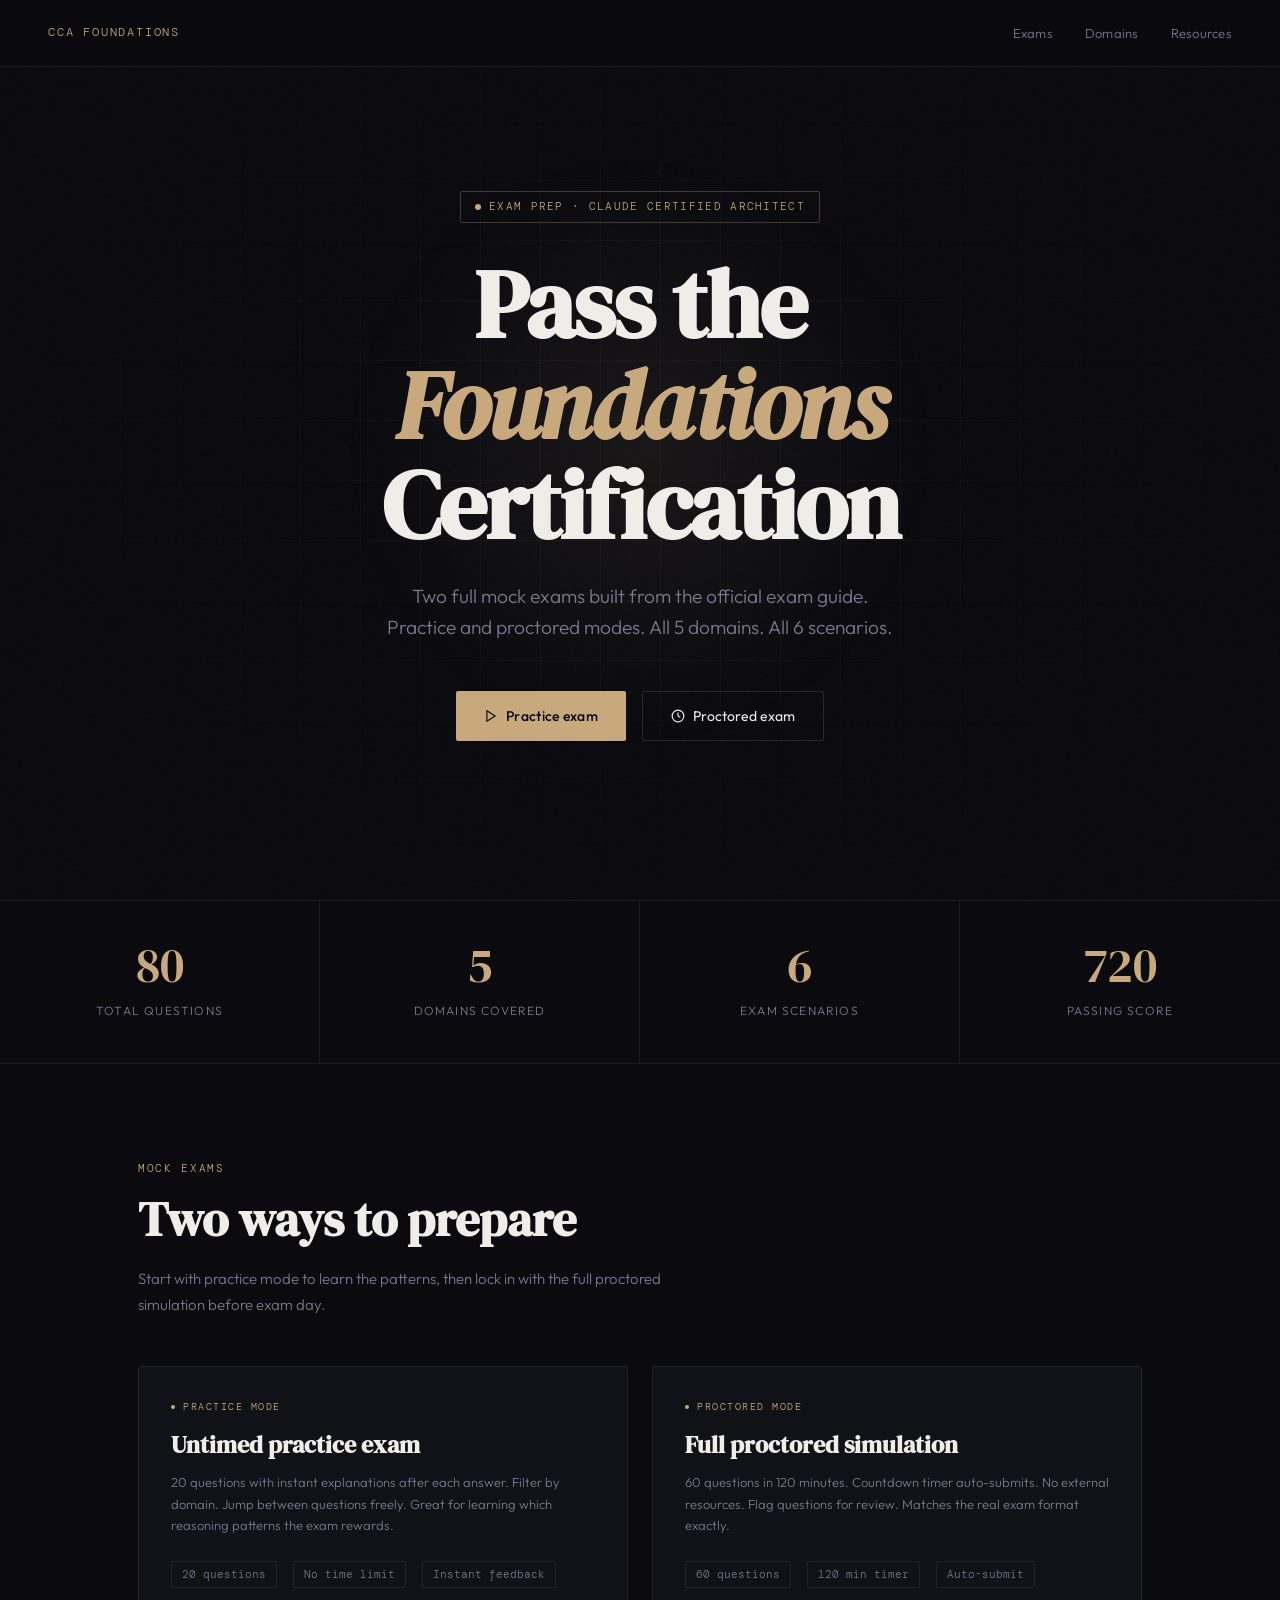
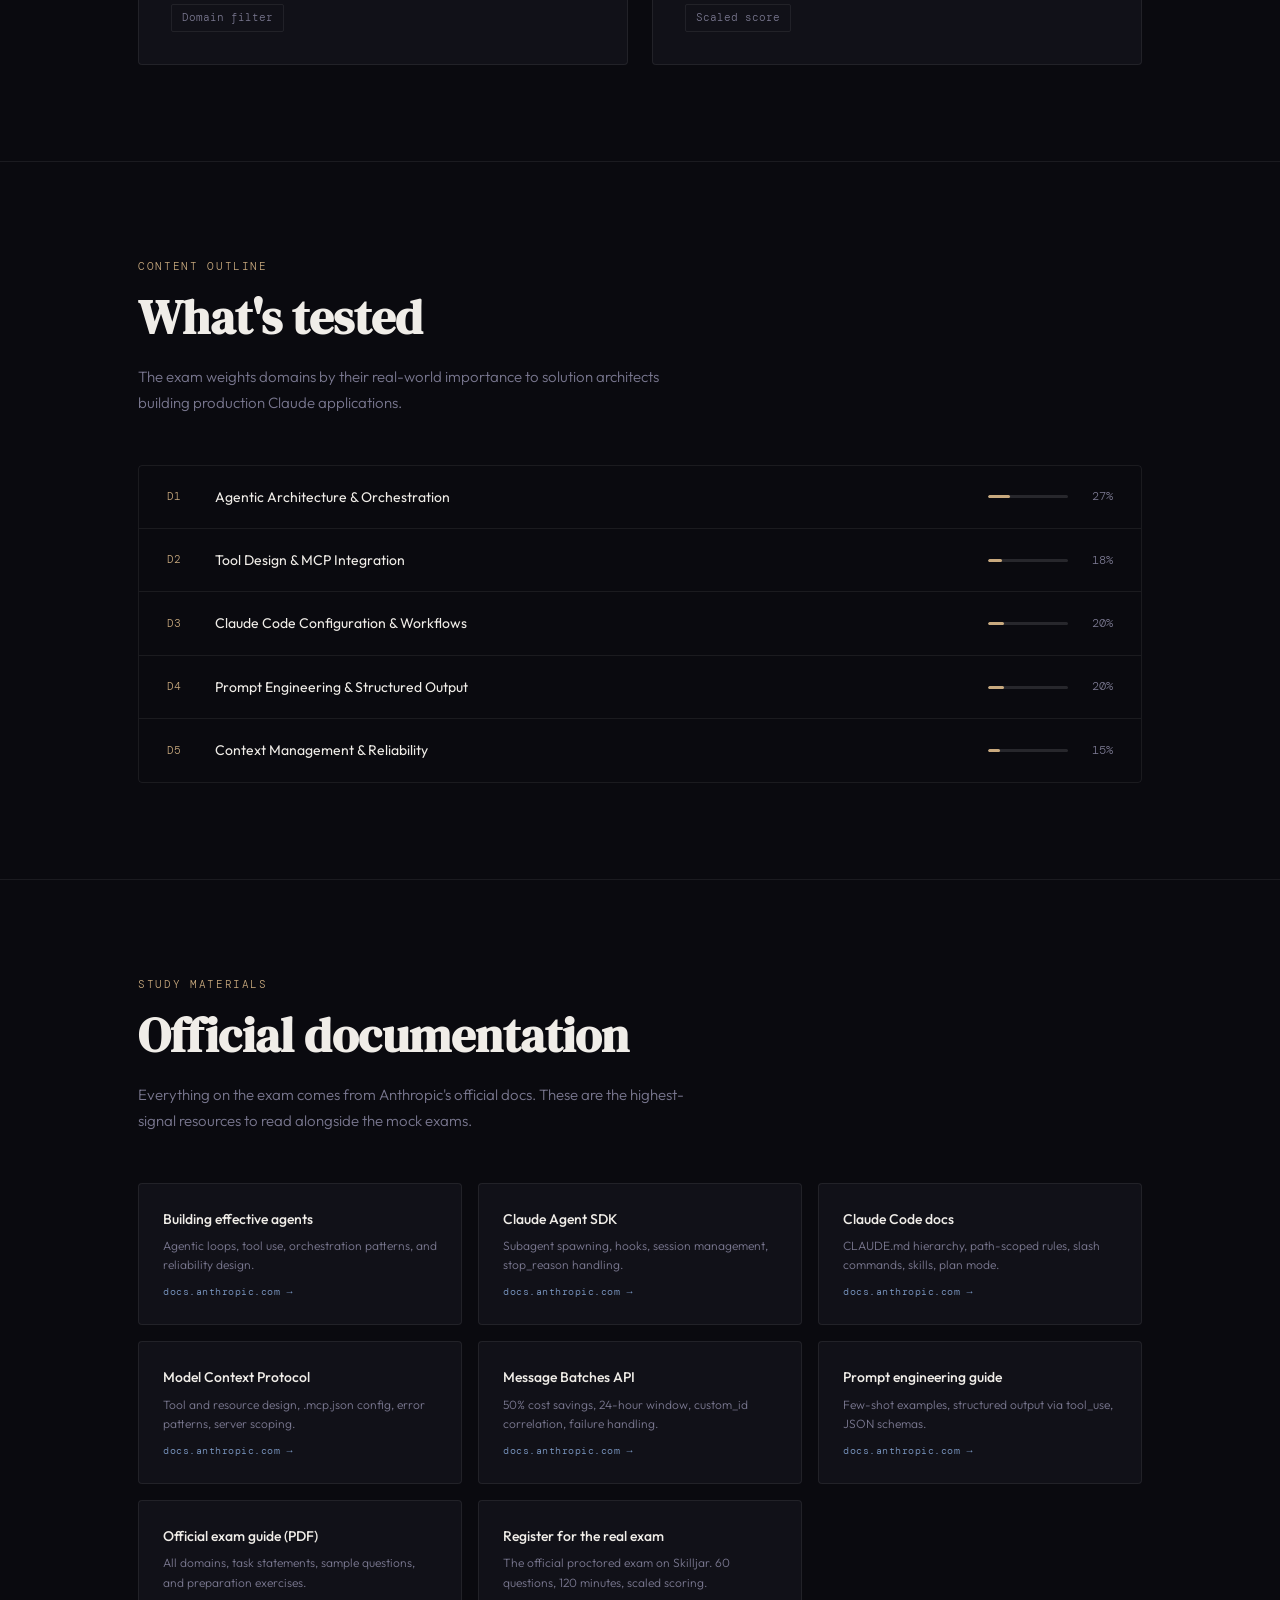
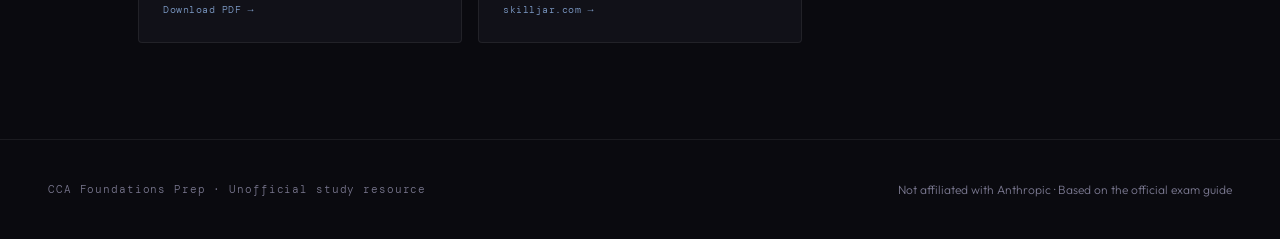
==== index.html @ 958af28a "Add files via upload" ====
<!DOCTYPE html>
<html lang="en">
<head>
<meta charset="UTF-8">
<meta name="viewport" content="width=device-width, initial-scale=1.0">
<title>Claude Certified Architect — Exam Prep</title>
<link rel="preconnect" href="https://fonts.googleapis.com">
<link rel="preconnect" href="https://fonts.gstatic.com" crossorigin>
<link href="https://fonts.googleapis.com/css2?family=DM+Serif+Display:ital@0;1&family=DM+Mono:wght@400;500&family=Outfit:wght@300;400;500;600&display=swap" rel="stylesheet">
<style>
:root {
  --bg: #0a0a0f;
  --surface: #111118;
  --surface2: #1a1a24;
  --border: rgba(255,255,255,0.07);
  --border2: rgba(255,255,255,0.12);
  --text: #f0ede8;
  --muted: #7a7890;
  --accent: #c8a97e;
  --accent2: #7e9cc8;
  --green: #6dbf8f;
  --red: #bf6d6d;
  --glow: rgba(200,169,126,0.15);
}

*, *::before, *::after { box-sizing: border-box; margin: 0; padding: 0; }

html { scroll-behavior: smooth; }

body {
  background: var(--bg);
  color: var(--text);
  font-family: 'Outfit', sans-serif;
  font-weight: 300;
  line-height: 1.6;
  min-height: 100vh;
  overflow-x: hidden;
}

/* ---- NOISE OVERLAY ---- */
body::before {
  content: '';
  position: fixed;
  inset: 0;
  background-image: url("data:image/svg+xml,%3Csvg viewBox='0 0 256 256' xmlns='http://www.w3.org/2000/svg'%3E%3Cfilter id='noise'%3E%3CfeTurbulence type='fractalNoise' baseFrequency='0.9' numOctaves='4' stitchTiles='stitch'/%3E%3C/filter%3E%3Crect width='100%25' height='100%25' filter='url(%23noise)' opacity='0.04'/%3E%3C/svg%3E");
  pointer-events: none;
  z-index: 0;
  opacity: 0.4;
}

/* ---- NAV ---- */
nav {
  position: fixed;
  top: 0; left: 0; right: 0;
  z-index: 100;
  display: flex;
  align-items: center;
  justify-content: space-between;
  padding: 1.25rem 3rem;
  border-bottom: 1px solid var(--border);
  background: rgba(10,10,15,0.85);
  backdrop-filter: blur(16px);
}

.nav-logo {
  font-family: 'DM Mono', monospace;
  font-size: 12px;
  color: var(--accent);
  letter-spacing: 0.15em;
  text-transform: uppercase;
  text-decoration: none;
}

.nav-links {
  display: flex;
  gap: 2rem;
  list-style: none;
}

.nav-links a {
  font-size: 13px;
  color: var(--muted);
  text-decoration: none;
  letter-spacing: 0.02em;
  transition: color 0.2s;
}

.nav-links a:hover { color: var(--text); }

/* ---- HERO ---- */
.hero {
  position: relative;
  min-height: 100vh;
  display: flex;
  align-items: center;
  justify-content: center;
  padding: 8rem 2rem 6rem;
  text-align: center;
  overflow: hidden;
}

.hero-glow {
  position: absolute;
  width: 600px;
  height: 600px;
  border-radius: 50%;
  background: radial-gradient(circle, rgba(200,169,126,0.08) 0%, transparent 70%);
  top: 50%;
  left: 50%;
  transform: translate(-50%, -50%);
  pointer-events: none;
}

.hero-grid {
  position: absolute;
  inset: 0;
  background-image:
    linear-gradient(rgba(255,255,255,0.025) 1px, transparent 1px),
    linear-gradient(90deg, rgba(255,255,255,0.025) 1px, transparent 1px);
  background-size: 60px 60px;
  mask-image: radial-gradient(ellipse at center, black 30%, transparent 80%);
  pointer-events: none;
}

.badge {
  display: inline-flex;
  align-items: center;
  gap: 8px;
  font-family: 'DM Mono', monospace;
  font-size: 11px;
  letter-spacing: 0.12em;
  text-transform: uppercase;
  color: var(--accent);
  border: 1px solid rgba(200,169,126,0.3);
  padding: 6px 14px;
  border-radius: 2px;
  margin-bottom: 2rem;
  animation: fadeUp 0.6s ease both;
}

.badge::before {
  content: '';
  width: 6px;
  height: 6px;
  border-radius: 50%;
  background: var(--accent);
  animation: pulse 2s ease infinite;
}

@keyframes pulse {
  0%, 100% { opacity: 1; transform: scale(1); }
  50% { opacity: 0.5; transform: scale(0.8); }
}

.hero-title {
  font-family: 'DM Serif Display', serif;
  font-size: clamp(3rem, 8vw, 6rem);
  line-height: 1.05;
  letter-spacing: -0.02em;
  margin-bottom: 1.5rem;
  animation: fadeUp 0.6s 0.1s ease both;
}

.hero-title em {
  font-style: italic;
  color: var(--accent);
}

.hero-sub {
  font-size: clamp(1rem, 2vw, 1.2rem);
  color: var(--muted);
  max-width: 520px;
  margin: 0 auto 3rem;
  font-weight: 300;
  animation: fadeUp 0.6s 0.2s ease both;
}

.hero-actions {
  display: flex;
  gap: 1rem;
  justify-content: center;
  flex-wrap: wrap;
  animation: fadeUp 0.6s 0.3s ease both;
}

.btn-primary {
  display: inline-flex;
  align-items: center;
  gap: 8px;
  background: var(--accent);
  color: #0a0a0f;
  font-family: 'Outfit', sans-serif;
  font-size: 14px;
  font-weight: 500;
  padding: 14px 28px;
  border-radius: 2px;
  text-decoration: none;
  transition: opacity 0.2s, transform 0.2s;
  letter-spacing: 0.02em;
}

.btn-primary:hover { opacity: 0.88; transform: translateY(-1px); }

.btn-secondary {
  display: inline-flex;
  align-items: center;
  gap: 8px;
  background: transparent;
  color: var(--text);
  font-family: 'Outfit', sans-serif;
  font-size: 14px;
  font-weight: 400;
  padding: 13px 28px;
  border-radius: 2px;
  border: 1px solid var(--border2);
  text-decoration: none;
  transition: border-color 0.2s, background 0.2s;
}

.btn-secondary:hover { border-color: rgba(255,255,255,0.25); background: rgba(255,255,255,0.04); }

@keyframes fadeUp {
  from { opacity: 0; transform: translateY(20px); }
  to { opacity: 1; transform: translateY(0); }
}

/* ---- STATS ---- */
.stats {
  position: relative;
  display: grid;
  grid-template-columns: repeat(auto-fit, minmax(180px, 1fr));
  gap: 0;
  border-top: 1px solid var(--border);
  border-bottom: 1px solid var(--border);
  margin: 0;
  animation: fadeUp 0.6s 0.4s ease both;
}

.stat {
  padding: 2.5rem 2rem;
  text-align: center;
  border-right: 1px solid var(--border);
}

.stat:last-child { border-right: none; }

.stat-num {
  font-family: 'DM Serif Display', serif;
  font-size: 3rem;
  color: var(--accent);
  display: block;
  line-height: 1;
  margin-bottom: 8px;
}

.stat-label {
  font-size: 12px;
  color: var(--muted);
  text-transform: uppercase;
  letter-spacing: 0.1em;
}

/* ---- SECTION ---- */
section {
  position: relative;
  padding: 6rem 3rem;
  max-width: 1100px;
  margin: 0 auto;
}

.section-tag {
  font-family: 'DM Mono', monospace;
  font-size: 11px;
  letter-spacing: 0.15em;
  text-transform: uppercase;
  color: var(--accent);
  margin-bottom: 1rem;
  display: block;
}

.section-title {
  font-family: 'DM Serif Display', serif;
  font-size: clamp(2rem, 4vw, 3rem);
  line-height: 1.1;
  margin-bottom: 1.25rem;
}

.section-body {
  font-size: 15px;
  color: var(--muted);
  max-width: 560px;
  line-height: 1.75;
}

/* ---- EXAM CARDS ---- */
.exam-grid {
  display: grid;
  grid-template-columns: 1fr 1fr;
  gap: 1.5rem;
  margin-top: 3rem;
}

@media (max-width: 700px) {
  .exam-grid { grid-template-columns: 1fr; }
  nav { padding: 1rem 1.5rem; }
  section { padding: 4rem 1.5rem; }
  .stat { padding: 2rem 1rem; }
}

.exam-card {
  position: relative;
  background: var(--surface);
  border: 1px solid var(--border);
  border-radius: 4px;
  padding: 2rem;
  text-decoration: none;
  color: var(--text);
  display: block;
  transition: border-color 0.25s, transform 0.25s;
  overflow: hidden;
}

.exam-card::before {
  content: '';
  position: absolute;
  top: 0; left: 0; right: 0;
  height: 1px;
  background: linear-gradient(90deg, transparent, var(--accent), transparent);
  opacity: 0;
  transition: opacity 0.3s;
}

.exam-card:hover { border-color: var(--border2); transform: translateY(-3px); }
.exam-card:hover::before { opacity: 1; }

.exam-card-tag {
  font-family: 'DM Mono', monospace;
  font-size: 10px;
  letter-spacing: 0.15em;
  text-transform: uppercase;
  color: var(--accent);
  margin-bottom: 1rem;
  display: flex;
  align-items: center;
  gap: 8px;
}

.exam-card-tag::before {
  content: '';
  width: 4px;
  height: 4px;
  border-radius: 50%;
  background: var(--accent);
}

.exam-card h3 {
  font-family: 'DM Serif Display', serif;
  font-size: 1.5rem;
  margin-bottom: 0.75rem;
  line-height: 1.2;
}

.exam-card p {
  font-size: 13px;
  color: var(--muted);
  line-height: 1.65;
  margin-bottom: 1.5rem;
}

.exam-card-meta {
  display: flex;
  gap: 1rem;
  flex-wrap: wrap;
}

.meta-pill {
  font-family: 'DM Mono', monospace;
  font-size: 11px;
  color: var(--muted);
  border: 1px solid var(--border);
  padding: 4px 10px;
  border-radius: 2px;
}

.card-arrow {
  position: absolute;
  bottom: 2rem;
  right: 2rem;
  font-size: 1.25rem;
  color: var(--accent);
  opacity: 0;
  transform: translateX(-6px);
  transition: opacity 0.2s, transform 0.2s;
}

.exam-card:hover .card-arrow { opacity: 1; transform: translateX(0); }

/* ---- DOMAINS ---- */
.domain-list {
  margin-top: 3rem;
  display: flex;
  flex-direction: column;
  gap: 0;
  border: 1px solid var(--border);
  border-radius: 4px;
  overflow: hidden;
}

.domain-item {
  display: flex;
  align-items: center;
  gap: 1.5rem;
  padding: 1.25rem 1.75rem;
  border-bottom: 1px solid var(--border);
  transition: background 0.2s;
}

.domain-item:last-child { border-bottom: none; }
.domain-item:hover { background: var(--surface); }

.domain-num {
  font-family: 'DM Mono', monospace;
  font-size: 11px;
  color: var(--accent);
  min-width: 24px;
}

.domain-name {
  flex: 1;
  font-size: 14px;
  font-weight: 400;
}

.domain-pct {
  font-family: 'DM Mono', monospace;
  font-size: 12px;
  color: var(--muted);
}

.domain-bar-bg {
  width: 80px;
  height: 3px;
  background: var(--border2);
  border-radius: 2px;
  overflow: hidden;
}

.domain-bar {
  height: 100%;
  border-radius: 2px;
  background: var(--accent);
}

/* ---- RESOURCES ---- */
.resource-grid {
  display: grid;
  grid-template-columns: repeat(auto-fit, minmax(260px, 1fr));
  gap: 1rem;
  margin-top: 3rem;
}

.resource-card {
  background: var(--surface);
  border: 1px solid var(--border);
  border-radius: 4px;
  padding: 1.5rem;
  text-decoration: none;
  color: var(--text);
  display: block;
  transition: border-color 0.2s;
}

.resource-card:hover { border-color: var(--border2); }

.resource-card h4 {
  font-size: 14px;
  font-weight: 500;
  margin-bottom: 6px;
}

.resource-card p {
  font-size: 12px;
  color: var(--muted);
  line-height: 1.6;
}

.resource-card .rc-link {
  font-family: 'DM Mono', monospace;
  font-size: 10px;
  color: var(--accent2);
  margin-top: 10px;
  display: block;
  letter-spacing: 0.05em;
}

/* ---- FOOTER ---- */
footer {
  border-top: 1px solid var(--border);
  padding: 2.5rem 3rem;
  display: flex;
  align-items: center;
  justify-content: space-between;
  gap: 1rem;
  flex-wrap: wrap;
}

.footer-left {
  font-family: 'DM Mono', monospace;
  font-size: 11px;
  color: var(--muted);
  letter-spacing: 0.08em;
}

.footer-right {
  font-size: 12px;
  color: var(--muted);
}

/* ---- DIVIDER ---- */
.full-divider {
  border: none;
  border-top: 1px solid var(--border);
  margin: 0;
}
</style>
</head>
<body>

<nav>
  <a class="nav-logo" href="index.html">CCA Foundations</a>
  <ul class="nav-links">
    <li><a href="#exams">Exams</a></li>
    <li><a href="#domains">Domains</a></li>
    <li><a href="#resources">Resources</a></li>
  </ul>
</nav>

<!-- HERO -->
<div class="hero">
  <div class="hero-grid"></div>
  <div class="hero-glow"></div>
  <div style="position:relative;z-index:1">
    <div class="badge">Exam Prep · Claude Certified Architect</div>
    <h1 class="hero-title">Pass the<br><em>Foundations</em><br>Certification</h1>
    <p class="hero-sub">Two full mock exams built from the official exam guide. Practice and proctored modes. All 5 domains. All 6 scenarios.</p>
    <div class="hero-actions">
      <a href="practice.html" class="btn-primary">
        <svg width="14" height="14" viewBox="0 0 24 24" fill="none" stroke="currentColor" stroke-width="2"><polygon points="5 3 19 12 5 21 5 3"/></svg>
        Practice exam
      </a>
      <a href="proctored.html" class="btn-secondary">
        <svg width="14" height="14" viewBox="0 0 24 24" fill="none" stroke="currentColor" stroke-width="2"><circle cx="12" cy="12" r="10"/><polyline points="12 6 12 12 16 14"/></svg>
        Proctored exam
      </a>
    </div>
  </div>
</div>

<!-- STATS -->
<div class="stats">
  <div class="stat">
    <span class="stat-num">80</span>
    <span class="stat-label">Total questions</span>
  </div>
  <div class="stat">
    <span class="stat-num">5</span>
    <span class="stat-label">Domains covered</span>
  </div>
  <div class="stat">
    <span class="stat-num">6</span>
    <span class="stat-label">Exam scenarios</span>
  </div>
  <div class="stat">
    <span class="stat-num">720</span>
    <span class="stat-label">Passing score</span>
  </div>
</div>

<!-- EXAMS -->
<section id="exams">
  <span class="section-tag">Mock exams</span>
  <h2 class="section-title">Two ways to prepare</h2>
  <p class="section-body">Start with practice mode to learn the patterns, then lock in with the full proctored simulation before exam day.</p>

  <div class="exam-grid">
    <a href="practice.html" class="exam-card">
      <div class="exam-card-tag">Practice mode</div>
      <h3>Untimed practice exam</h3>
      <p>20 questions with instant explanations after each answer. Filter by domain. Jump between questions freely. Great for learning which reasoning patterns the exam rewards.</p>
      <div class="exam-card-meta">
        <span class="meta-pill">20 questions</span>
        <span class="meta-pill">No time limit</span>
        <span class="meta-pill">Instant feedback</span>
        <span class="meta-pill">Domain filter</span>
      </div>
      <div class="card-arrow">→</div>
    </a>

    <a href="proctored.html" class="exam-card">
      <div class="exam-card-tag">Proctored mode</div>
      <h3>Full proctored simulation</h3>
      <p>60 questions in 120 minutes. Countdown timer auto-submits. No external resources. Flag questions for review. Matches the real exam format exactly.</p>
      <div class="exam-card-meta">
        <span class="meta-pill">60 questions</span>
        <span class="meta-pill">120 min timer</span>
        <span class="meta-pill">Auto-submit</span>
        <span class="meta-pill">Scaled score</span>
      </div>
      <div class="card-arrow">→</div>
    </a>
  </div>
</section>

<hr class="full-divider">

<!-- DOMAINS -->
<section id="domains">
  <span class="section-tag">Content outline</span>
  <h2 class="section-title">What's tested</h2>
  <p class="section-body">The exam weights domains by their real-world importance to solution architects building production Claude applications.</p>

  <div class="domain-list">
    <div class="domain-item">
      <span class="domain-num">D1</span>
      <span class="domain-name">Agentic Architecture &amp; Orchestration</span>
      <div class="domain-bar-bg"><div class="domain-bar" style="width:27%"></div></div>
      <span class="domain-pct">27%</span>
    </div>
    <div class="domain-item">
      <span class="domain-num">D2</span>
      <span class="domain-name">Tool Design &amp; MCP Integration</span>
      <div class="domain-bar-bg"><div class="domain-bar" style="width:18%"></div></div>
      <span class="domain-pct">18%</span>
    </div>
    <div class="domain-item">
      <span class="domain-num">D3</span>
      <span class="domain-name">Claude Code Configuration &amp; Workflows</span>
      <div class="domain-bar-bg"><div class="domain-bar" style="width:20%"></div></div>
      <span class="domain-pct">20%</span>
    </div>
    <div class="domain-item">
      <span class="domain-num">D4</span>
      <span class="domain-name">Prompt Engineering &amp; Structured Output</span>
      <div class="domain-bar-bg"><div class="domain-bar" style="width:20%"></div></div>
      <span class="domain-pct">20%</span>
    </div>
    <div class="domain-item">
      <span class="domain-num">D5</span>
      <span class="domain-name">Context Management &amp; Reliability</span>
      <div class="domain-bar-bg"><div class="domain-bar" style="width:15%"></div></div>
      <span class="domain-pct">15%</span>
    </div>
  </div>
</section>

<hr class="full-divider">

<!-- RESOURCES -->
<section id="resources">
  <span class="section-tag">Study materials</span>
  <h2 class="section-title">Official documentation</h2>
  <p class="section-body">Everything on the exam comes from Anthropic's official docs. These are the highest-signal resources to read alongside the mock exams.</p>

  <div class="resource-grid">
    <a href="https://docs.anthropic.com/en/docs/agents-and-tools/build-effective-agents" target="_blank" class="resource-card">
      <h4>Building effective agents</h4>
      <p>Agentic loops, tool use, orchestration patterns, and reliability design.</p>
      <span class="rc-link">docs.anthropic.com →</span>
    </a>
    <a href="https://docs.anthropic.com/en/docs/agent-sdk" target="_blank" class="resource-card">
      <h4>Claude Agent SDK</h4>
      <p>Subagent spawning, hooks, session management, stop_reason handling.</p>
      <span class="rc-link">docs.anthropic.com →</span>
    </a>
    <a href="https://docs.anthropic.com/en/docs/claude-code/overview" target="_blank" class="resource-card">
      <h4>Claude Code docs</h4>
      <p>CLAUDE.md hierarchy, path-scoped rules, slash commands, skills, plan mode.</p>
      <span class="rc-link">docs.anthropic.com →</span>
    </a>
    <a href="https://docs.anthropic.com/en/docs/agents-and-tools/mcp" target="_blank" class="resource-card">
      <h4>Model Context Protocol</h4>
      <p>Tool and resource design, .mcp.json config, error patterns, server scoping.</p>
      <span class="rc-link">docs.anthropic.com →</span>
    </a>
    <a href="https://docs.anthropic.com/en/docs/build-with-claude/batch-processing" target="_blank" class="resource-card">
      <h4>Message Batches API</h4>
      <p>50% cost savings, 24-hour window, custom_id correlation, failure handling.</p>
      <span class="rc-link">docs.anthropic.com →</span>
    </a>
    <a href="https://docs.anthropic.com/en/docs/build-with-claude/prompt-engineering/overview" target="_blank" class="resource-card">
      <h4>Prompt engineering guide</h4>
      <p>Few-shot examples, structured output via tool_use, JSON schemas.</p>
      <span class="rc-link">docs.anthropic.com →</span>
    </a>
    <a href="https://everpath-course-content.s3-accelerate.amazonaws.com/instructor%2F8lsy243ftffjjy1cx9lm3o2bw%2Fpublic%2F1773274827%2FClaude+Certified+Architect+%E2%80%93+Foundations+Certification+Exam+Guide.pdf" target="_blank" class="resource-card">
      <h4>Official exam guide (PDF)</h4>
      <p>All domains, task statements, sample questions, and preparation exercises.</p>
      <span class="rc-link">Download PDF →</span>
    </a>
    <a href="https://anthropic.skilljar.com/claude-certified-architect-foundations-access-request" target="_blank" class="resource-card">
      <h4>Register for the real exam</h4>
      <p>The official proctored exam on Skilljar. 60 questions, 120 minutes, scaled scoring.</p>
      <span class="rc-link">skilljar.com →</span>
    </a>
  </div>
</section>

<footer>
  <span class="footer-left">CCA Foundations Prep · Unofficial study resource</span>
  <span class="footer-right">Not affiliated with Anthropic · Based on the official exam guide</span>
</footer>

</body>
</html>
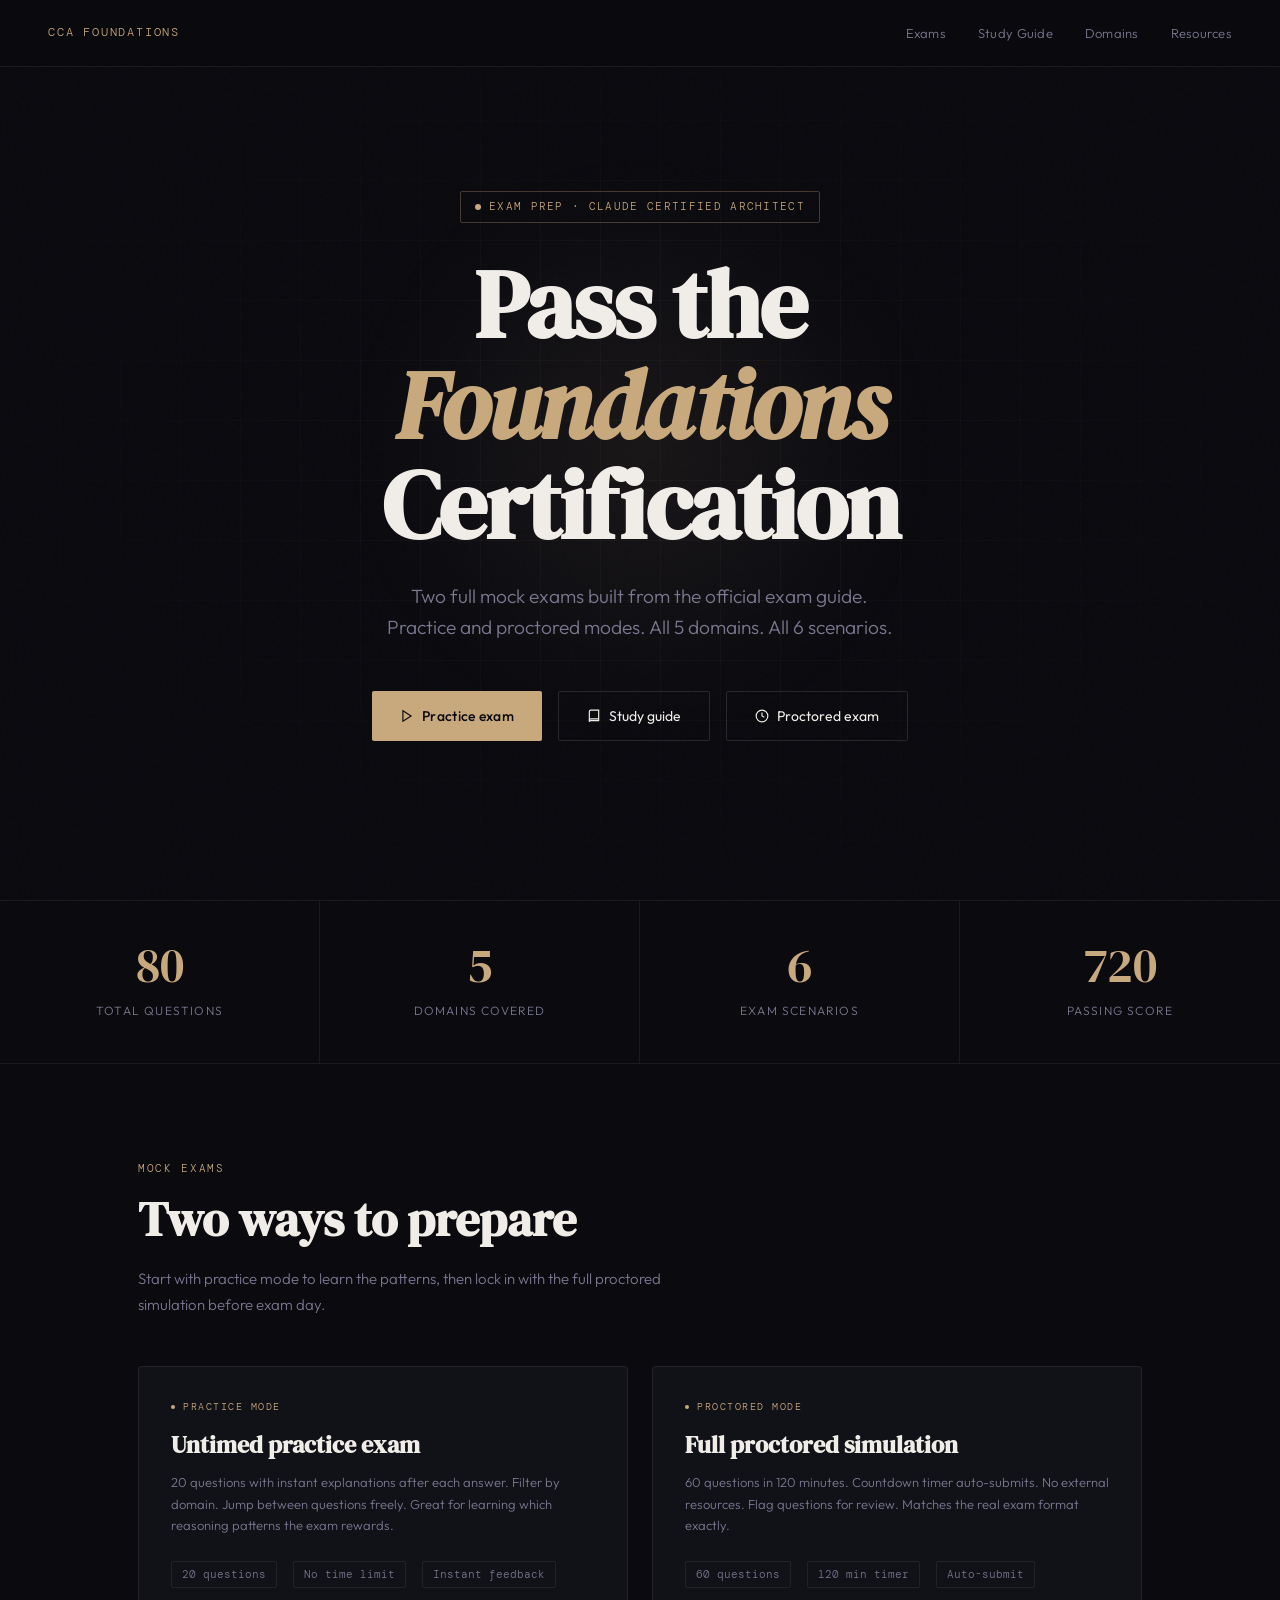
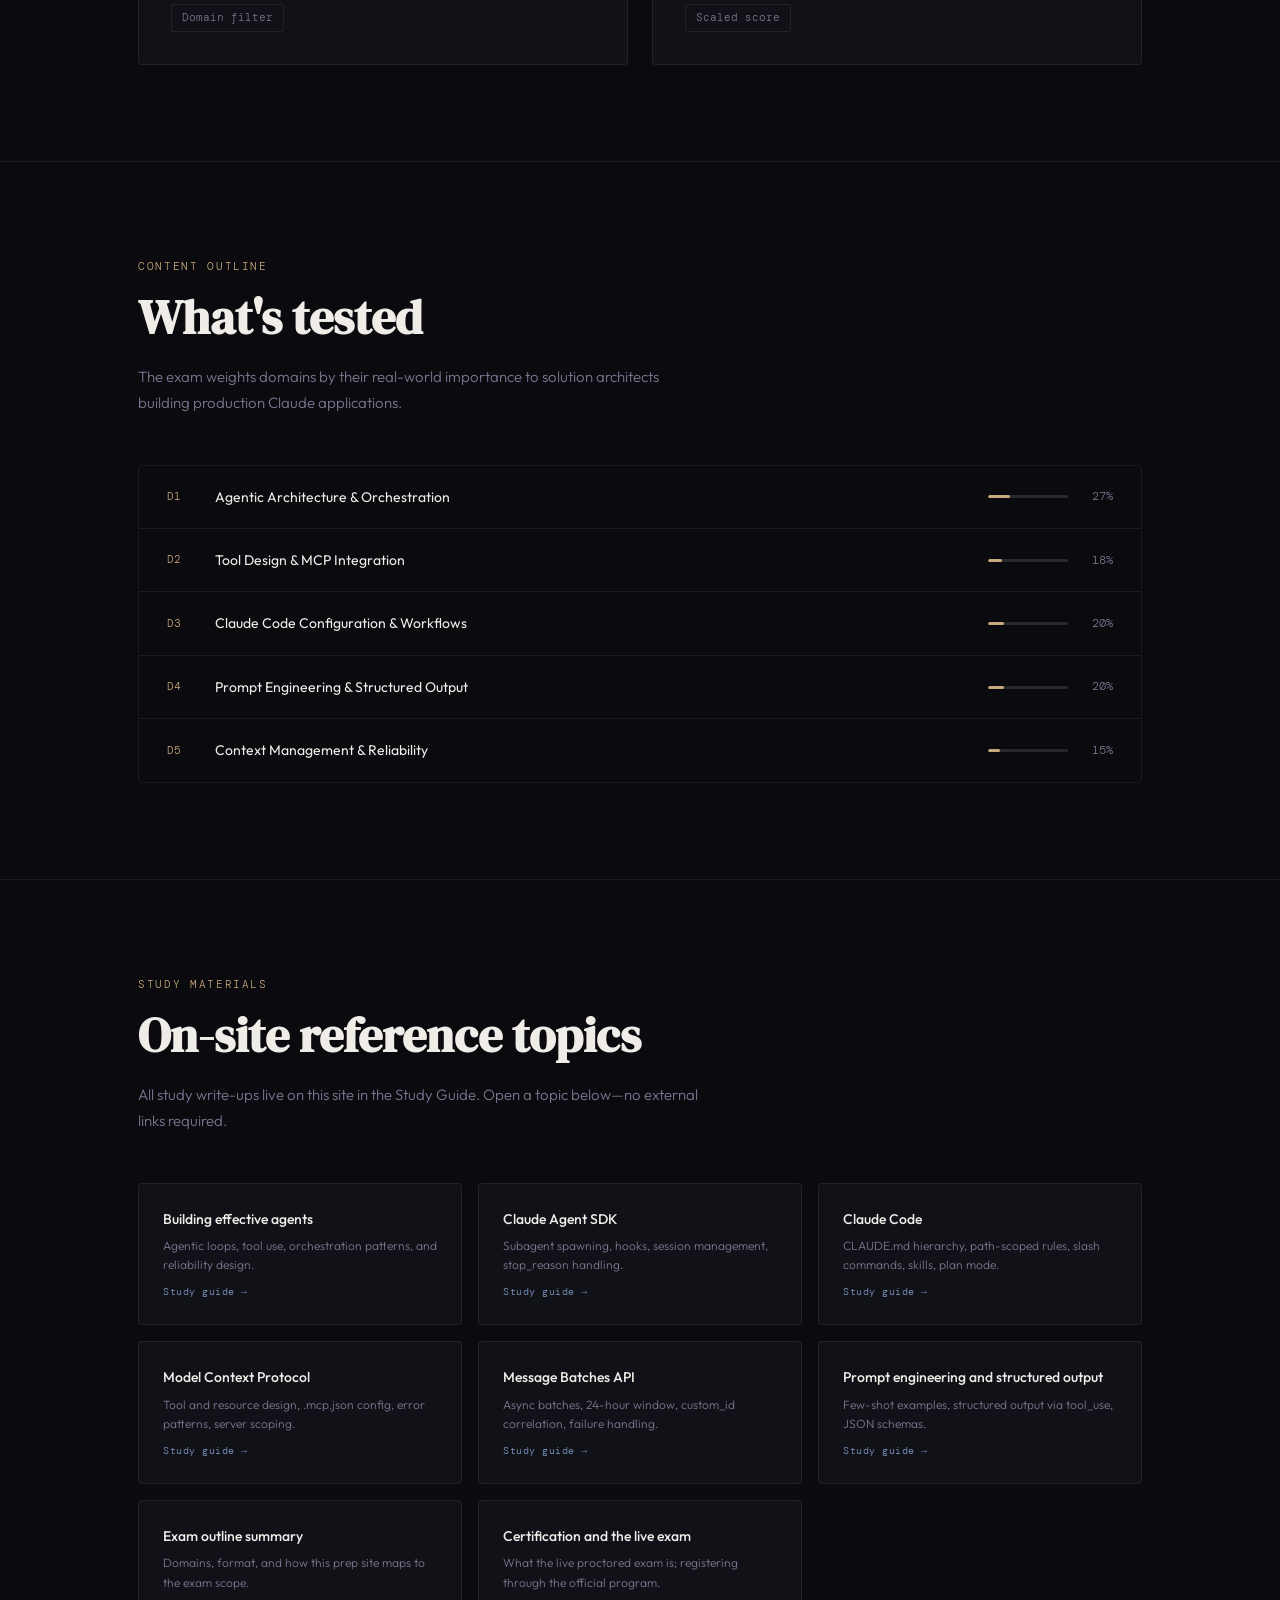
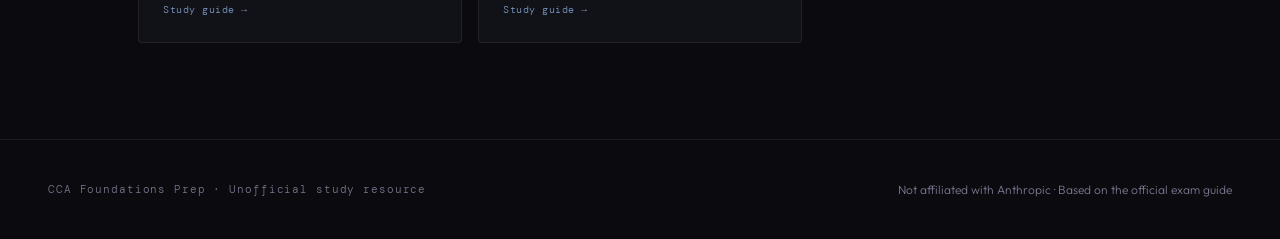
==== commit 2f501aa1: "add study guide" ====
--- a/index.html
+++ b/index.html
@@ -523,6 +523,13 @@
   margin: 0;
 }
 </style>
+<script type="text/javascript">
+    (function(c,l,a,r,i,t,y){
+        c[a]=c[a]||function(){(c[a].q=c[a].q||[]).push(arguments)};
+        t=l.createElement(r);t.async=1;t.src="https://www.clarity.ms/tag/"+i;
+        y=l.getElementsByTagName(r)[0];y.parentNode.insertBefore(t,y);
+    })(window, document, "clarity", "script", "w9178he6sz");
+</script>
 </head>
 <body>
 
@@ -530,6 +537,7 @@
   <a class="nav-logo" href="index.html">CCA Foundations</a>
   <ul class="nav-links">
     <li><a href="#exams">Exams</a></li>
+    <li><a href="study-guide.html">Study Guide</a></li>
     <li><a href="#domains">Domains</a></li>
     <li><a href="#resources">Resources</a></li>
   </ul>
@@ -547,6 +555,10 @@
       <a href="practice.html" class="btn-primary">
         <svg width="14" height="14" viewBox="0 0 24 24" fill="none" stroke="currentColor" stroke-width="2"><polygon points="5 3 19 12 5 21 5 3"/></svg>
         Practice exam
+      </a>
+      <a href="study-guide.html" class="btn-secondary">
+        <svg width="14" height="14" viewBox="0 0 24 24" fill="none" stroke="currentColor" stroke-width="2"><path d="M4 19.5A2.5 2.5 0 0 1 6.5 17H20"/><path d="M6.5 2H20v18H6.5A2.5 2.5 0 0 0 4 22V4.5A2.5 2.5 0 0 1 6.5 2z"/></svg>
+        Study guide
       </a>
       <a href="proctored.html" class="btn-secondary">
         <svg width="14" height="14" viewBox="0 0 24 24" fill="none" stroke="currentColor" stroke-width="2"><circle cx="12" cy="12" r="10"/><polyline points="12 6 12 12 16 14"/></svg>
@@ -658,49 +670,49 @@
 <!-- RESOURCES -->
 <section id="resources">
   <span class="section-tag">Study materials</span>
-  <h2 class="section-title">Official documentation</h2>
-  <p class="section-body">Everything on the exam comes from Anthropic's official docs. These are the highest-signal resources to read alongside the mock exams.</p>
+  <h2 class="section-title">On-site reference topics</h2>
+  <p class="section-body">All study write-ups live on this site in the Study Guide. Open a topic below—no external links required.</p>
 
   <div class="resource-grid">
-    <a href="https://docs.anthropic.com/en/docs/agents-and-tools/build-effective-agents" target="_blank" class="resource-card">
+    <a href="study-guide.html#agents" class="resource-card">
       <h4>Building effective agents</h4>
       <p>Agentic loops, tool use, orchestration patterns, and reliability design.</p>
-      <span class="rc-link">docs.anthropic.com →</span>
-    </a>
-    <a href="https://docs.anthropic.com/en/docs/agent-sdk" target="_blank" class="resource-card">
+      <span class="rc-link">Study guide →</span>
+    </a>
+    <a href="study-guide.html#agent-sdk" class="resource-card">
       <h4>Claude Agent SDK</h4>
       <p>Subagent spawning, hooks, session management, stop_reason handling.</p>
-      <span class="rc-link">docs.anthropic.com →</span>
-    </a>
-    <a href="https://docs.anthropic.com/en/docs/claude-code/overview" target="_blank" class="resource-card">
-      <h4>Claude Code docs</h4>
+      <span class="rc-link">Study guide →</span>
+    </a>
+    <a href="study-guide.html#claude-code" class="resource-card">
+      <h4>Claude Code</h4>
       <p>CLAUDE.md hierarchy, path-scoped rules, slash commands, skills, plan mode.</p>
-      <span class="rc-link">docs.anthropic.com →</span>
-    </a>
-    <a href="https://docs.anthropic.com/en/docs/agents-and-tools/mcp" target="_blank" class="resource-card">
+      <span class="rc-link">Study guide →</span>
+    </a>
+    <a href="study-guide.html#mcp" class="resource-card">
       <h4>Model Context Protocol</h4>
       <p>Tool and resource design, .mcp.json config, error patterns, server scoping.</p>
-      <span class="rc-link">docs.anthropic.com →</span>
-    </a>
-    <a href="https://docs.anthropic.com/en/docs/build-with-claude/batch-processing" target="_blank" class="resource-card">
+      <span class="rc-link">Study guide →</span>
+    </a>
+    <a href="study-guide.html#batches" class="resource-card">
       <h4>Message Batches API</h4>
-      <p>50% cost savings, 24-hour window, custom_id correlation, failure handling.</p>
-      <span class="rc-link">docs.anthropic.com →</span>
-    </a>
-    <a href="https://docs.anthropic.com/en/docs/build-with-claude/prompt-engineering/overview" target="_blank" class="resource-card">
-      <h4>Prompt engineering guide</h4>
+      <p>Async batches, 24-hour window, custom_id correlation, failure handling.</p>
+      <span class="rc-link">Study guide →</span>
+    </a>
+    <a href="study-guide.html#prompt-engineering" class="resource-card">
+      <h4>Prompt engineering and structured output</h4>
       <p>Few-shot examples, structured output via tool_use, JSON schemas.</p>
-      <span class="rc-link">docs.anthropic.com →</span>
-    </a>
-    <a href="https://everpath-course-content.s3-accelerate.amazonaws.com/instructor%2F8lsy243ftffjjy1cx9lm3o2bw%2Fpublic%2F1773274827%2FClaude+Certified+Architect+%E2%80%93+Foundations+Certification+Exam+Guide.pdf" target="_blank" class="resource-card">
-      <h4>Official exam guide (PDF)</h4>
-      <p>All domains, task statements, sample questions, and preparation exercises.</p>
-      <span class="rc-link">Download PDF →</span>
-    </a>
-    <a href="https://anthropic.skilljar.com/claude-certified-architect-foundations-access-request" target="_blank" class="resource-card">
-      <h4>Register for the real exam</h4>
-      <p>The official proctored exam on Skilljar. 60 questions, 120 minutes, scaled scoring.</p>
-      <span class="rc-link">skilljar.com →</span>
+      <span class="rc-link">Study guide →</span>
+    </a>
+    <a href="study-guide.html#exam-outline" class="resource-card">
+      <h4>Exam outline summary</h4>
+      <p>Domains, format, and how this prep site maps to the exam scope.</p>
+      <span class="rc-link">Study guide →</span>
+    </a>
+    <a href="study-guide.html#certification" class="resource-card">
+      <h4>Certification and the live exam</h4>
+      <p>What the live proctored exam is; registering through the official program.</p>
+      <span class="rc-link">Study guide →</span>
     </a>
   </div>
 </section>
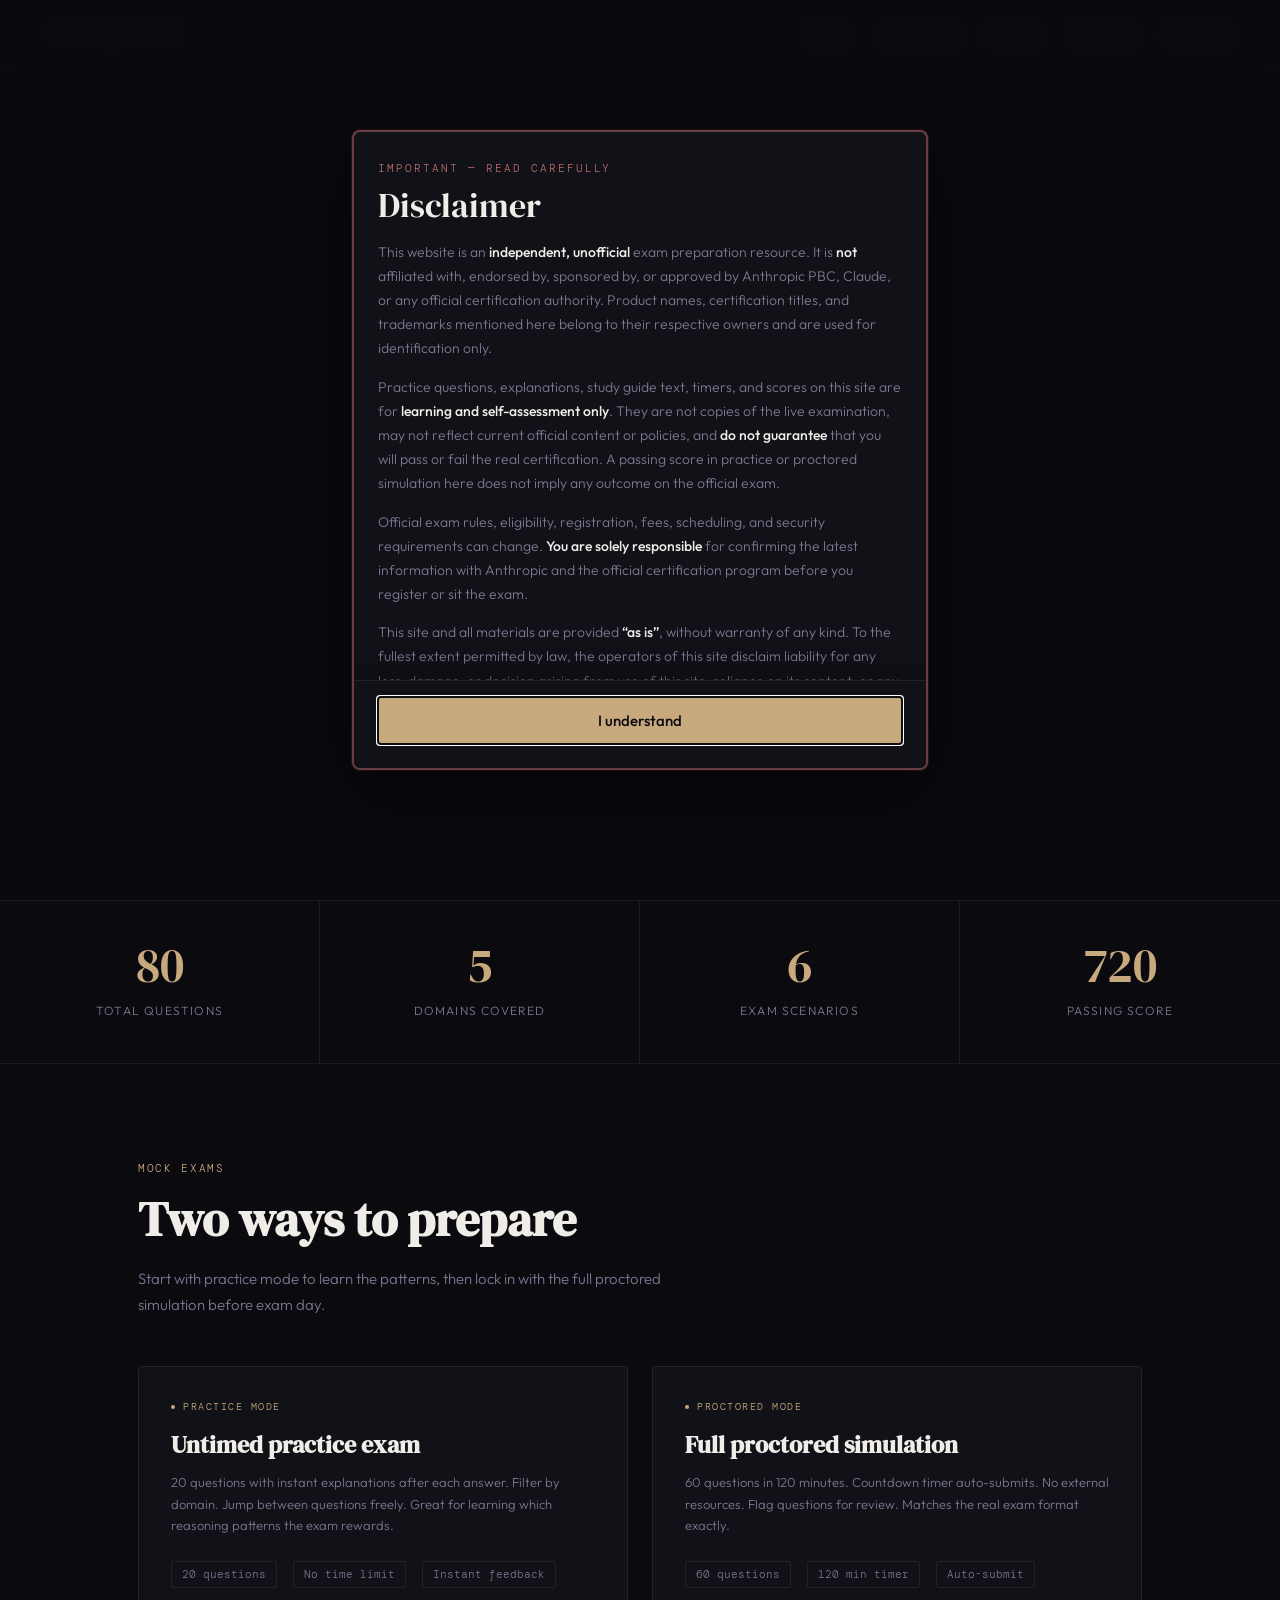
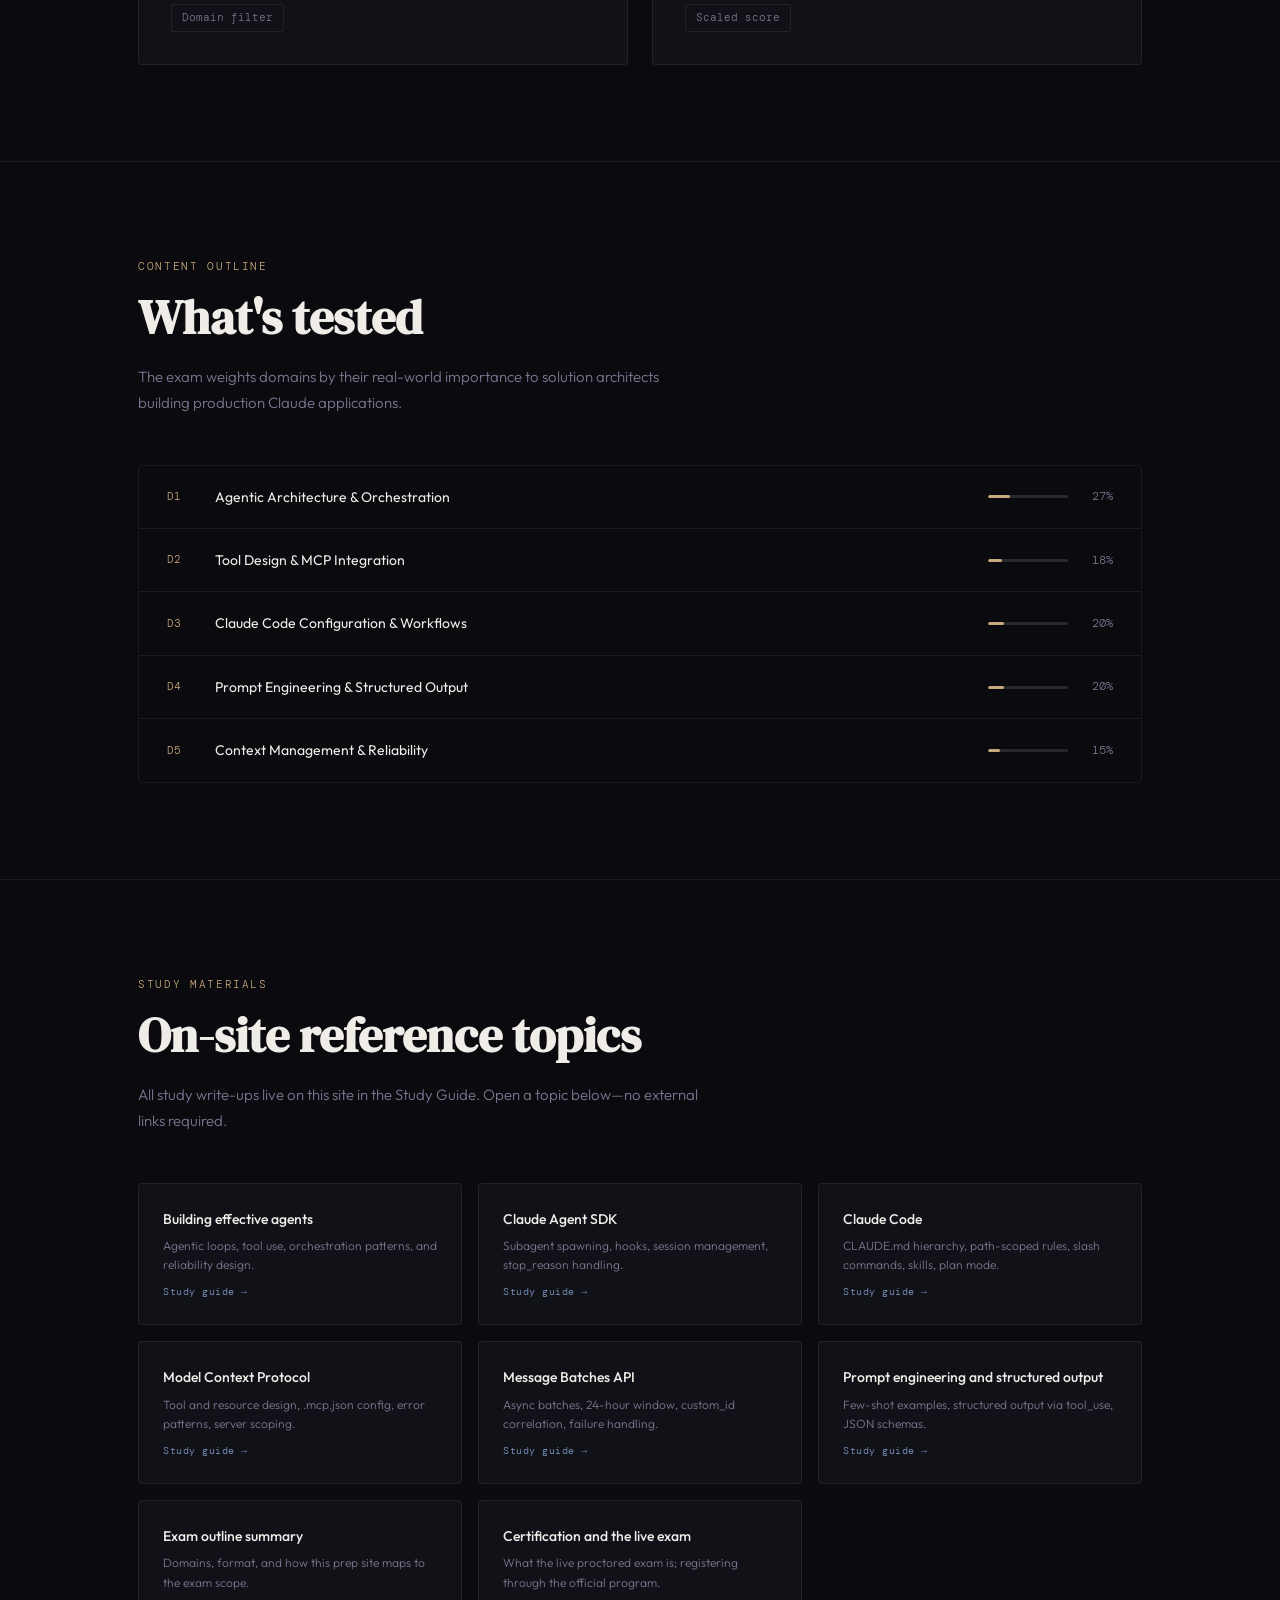
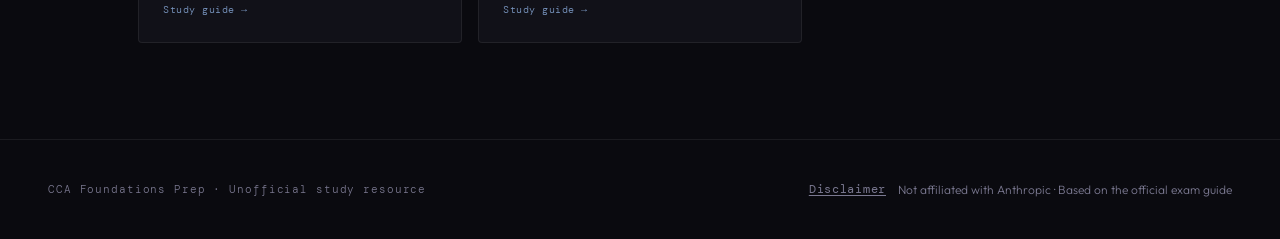
==== commit d82c9e75: "disclaimer" ====
--- a/index.html
+++ b/index.html
@@ -514,6 +514,15 @@
 .footer-right {
   font-size: 12px;
   color: var(--muted);
+  display: flex;
+  align-items: center;
+  flex-wrap: wrap;
+  gap: 0.5rem 0.75rem;
+  justify-content: flex-end;
+}
+
+.footer-right .footer-disclaimer-note {
+  color: var(--muted);
 }
 
 /* ---- DIVIDER ---- */
@@ -523,6 +532,7 @@
   margin: 0;
 }
 </style>
+<link rel="stylesheet" href="disclaimer-modal.css">
 <script type="text/javascript">
     (function(c,l,a,r,i,t,y){
         c[a]=c[a]||function(){(c[a].q=c[a].q||[]).push(arguments)};
@@ -530,6 +540,7 @@
         y=l.getElementsByTagName(r)[0];y.parentNode.insertBefore(t,y);
     })(window, document, "clarity", "script", "w9178he6sz");
 </script>
+<script src="disclaimer-modal.js" defer></script>
 </head>
 <body>
 
@@ -540,6 +551,7 @@
     <li><a href="study-guide.html">Study Guide</a></li>
     <li><a href="#domains">Domains</a></li>
     <li><a href="#resources">Resources</a></li>
+    <li><button type="button" class="js-open-disclaimer">Disclaimer</button></li>
   </ul>
 </nav>
 
@@ -719,7 +731,10 @@
 
 <footer>
   <span class="footer-left">CCA Foundations Prep · Unofficial study resource</span>
-  <span class="footer-right">Not affiliated with Anthropic · Based on the official exam guide</span>
+  <span class="footer-right">
+    <button type="button" class="js-open-disclaimer">Disclaimer</button>
+    <span class="footer-disclaimer-note">Not affiliated with Anthropic · Based on the official exam guide</span>
+  </span>
 </footer>
 
 </body>
--- a/disclaimer-modal.css
+++ b/disclaimer-modal.css
@@ -0,0 +1,160 @@
+/* Disclaimer modal — shared across pages */
+.disclaimer-modal-overlay {
+  position: fixed;
+  inset: 0;
+  z-index: 10000;
+  display: flex;
+  align-items: center;
+  justify-content: center;
+  padding: 1.25rem;
+  background: rgba(10, 10, 15, 0.82);
+  backdrop-filter: blur(10px);
+  opacity: 0;
+  visibility: hidden;
+  transition: opacity 0.25s ease, visibility 0.25s ease;
+}
+
+.disclaimer-modal-overlay.is-open {
+  opacity: 1;
+  visibility: visible;
+}
+
+.disclaimer-modal-panel {
+  width: 100%;
+  max-width: 36rem;
+  max-height: min(88vh, 40rem);
+  display: flex;
+  flex-direction: column;
+  overflow: hidden;
+  border: 2px solid rgba(191, 109, 109, 0.5);
+  border-radius: 8px;
+  background: var(--surface, #111118);
+  box-shadow: 0 24px 80px rgba(0, 0, 0, 0.55), 0 0 0 1px rgba(191, 109, 109, 0.15);
+  padding: 0;
+}
+
+/* Only the legal copy scrolls; button stays visible at the bottom */
+.disclaimer-modal-scroll {
+  flex: 1 1 auto;
+  min-height: 0;
+  overflow-y: auto;
+  padding: 1.75rem 1.5rem 1rem;
+  -webkit-overflow-scrolling: touch;
+}
+
+.disclaimer-modal-kicker {
+  font-family: 'DM Mono', monospace;
+  font-size: 11px;
+  letter-spacing: 0.18em;
+  text-transform: uppercase;
+  color: var(--red, #bf6d6d);
+  display: block;
+  margin-bottom: 0.5rem;
+}
+
+.disclaimer-modal-title {
+  font-family: 'DM Serif Display', serif;
+  font-size: clamp(1.5rem, 4vw, 2.15rem);
+  line-height: 1.12;
+  color: var(--text, #f0ede8);
+  margin-bottom: 1rem;
+  font-weight: 400;
+}
+
+.disclaimer-modal-body p {
+  font-size: 14px;
+  color: var(--muted, #7a7890);
+  line-height: 1.72;
+  margin-bottom: 0.9rem;
+  max-width: 65ch;
+}
+
+.disclaimer-modal-body p:last-of-type {
+  margin-bottom: 0;
+}
+
+.disclaimer-modal-body strong {
+  color: var(--text, #f0ede8);
+  font-weight: 500;
+}
+
+.disclaimer-modal-actions {
+  flex-shrink: 0;
+  margin-top: 0;
+  padding: 1rem 1.5rem 1.5rem;
+  border-top: 1px solid var(--border, rgba(255, 255, 255, 0.07));
+  background: var(--surface, #111118);
+  box-shadow: 0 -8px 24px rgba(0, 0, 0, 0.25);
+}
+
+.disclaimer-modal-btn {
+  width: 100%;
+  font-family: 'Outfit', sans-serif;
+  font-size: 15px;
+  font-weight: 500;
+  padding: 14px 20px;
+  border: none;
+  border-radius: 2px;
+  cursor: pointer;
+  background: var(--accent, #c8a97e);
+  color: #0a0a0f;
+  transition: opacity 0.2s;
+}
+
+.disclaimer-modal-btn:hover {
+  opacity: 0.9;
+}
+
+body.disclaimer-modal-open {
+  overflow: hidden;
+}
+
+/* Trigger link / button in nav or footer */
+.js-open-disclaimer {
+  font-family: 'DM Mono', monospace;
+  font-size: 11px;
+  letter-spacing: 0.06em;
+  color: var(--muted, #7a7890);
+  background: none;
+  border: none;
+  cursor: pointer;
+  text-decoration: underline;
+  text-underline-offset: 3px;
+  padding: 0;
+}
+
+.js-open-disclaimer:hover {
+  color: var(--text, #f0ede8);
+}
+
+.nav-disclaimer-wrap {
+  display: flex;
+  align-items: center;
+  gap: 0.75rem;
+}
+
+/* Home page nav: match .nav-links link style */
+.nav-links button.js-open-disclaimer {
+  font-family: 'Outfit', sans-serif;
+  font-size: 13px;
+  font-weight: 300;
+  color: var(--muted, #7a7890);
+  letter-spacing: 0.02em;
+  text-decoration: none;
+  background: none;
+  border: none;
+  cursor: pointer;
+  padding: 0;
+  transition: color 0.2s;
+}
+
+.nav-links button.js-open-disclaimer:hover {
+  color: var(--text, #f0ede8);
+}
+
+footer .js-open-disclaimer {
+  font-size: 12px;
+  color: var(--muted, #7a7890);
+  text-decoration: underline;
+  text-underline-offset: 2px;
+}
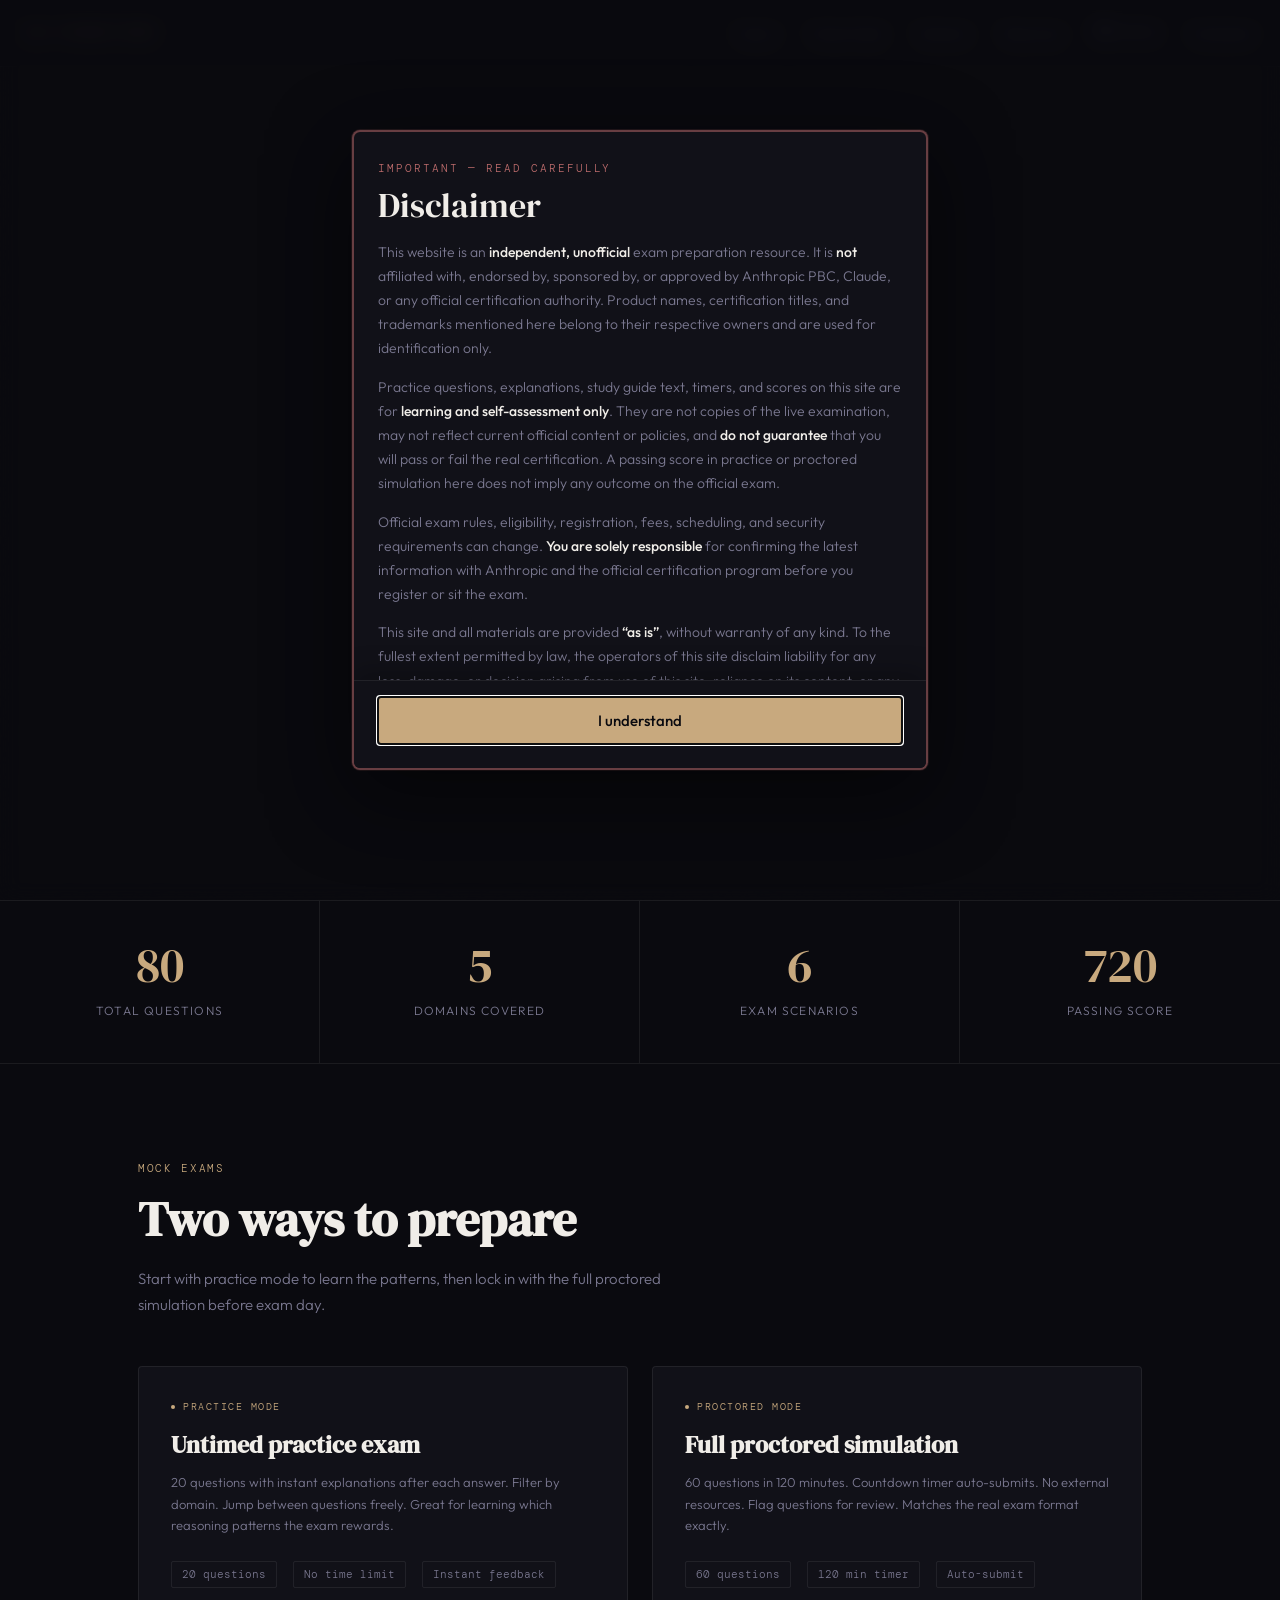
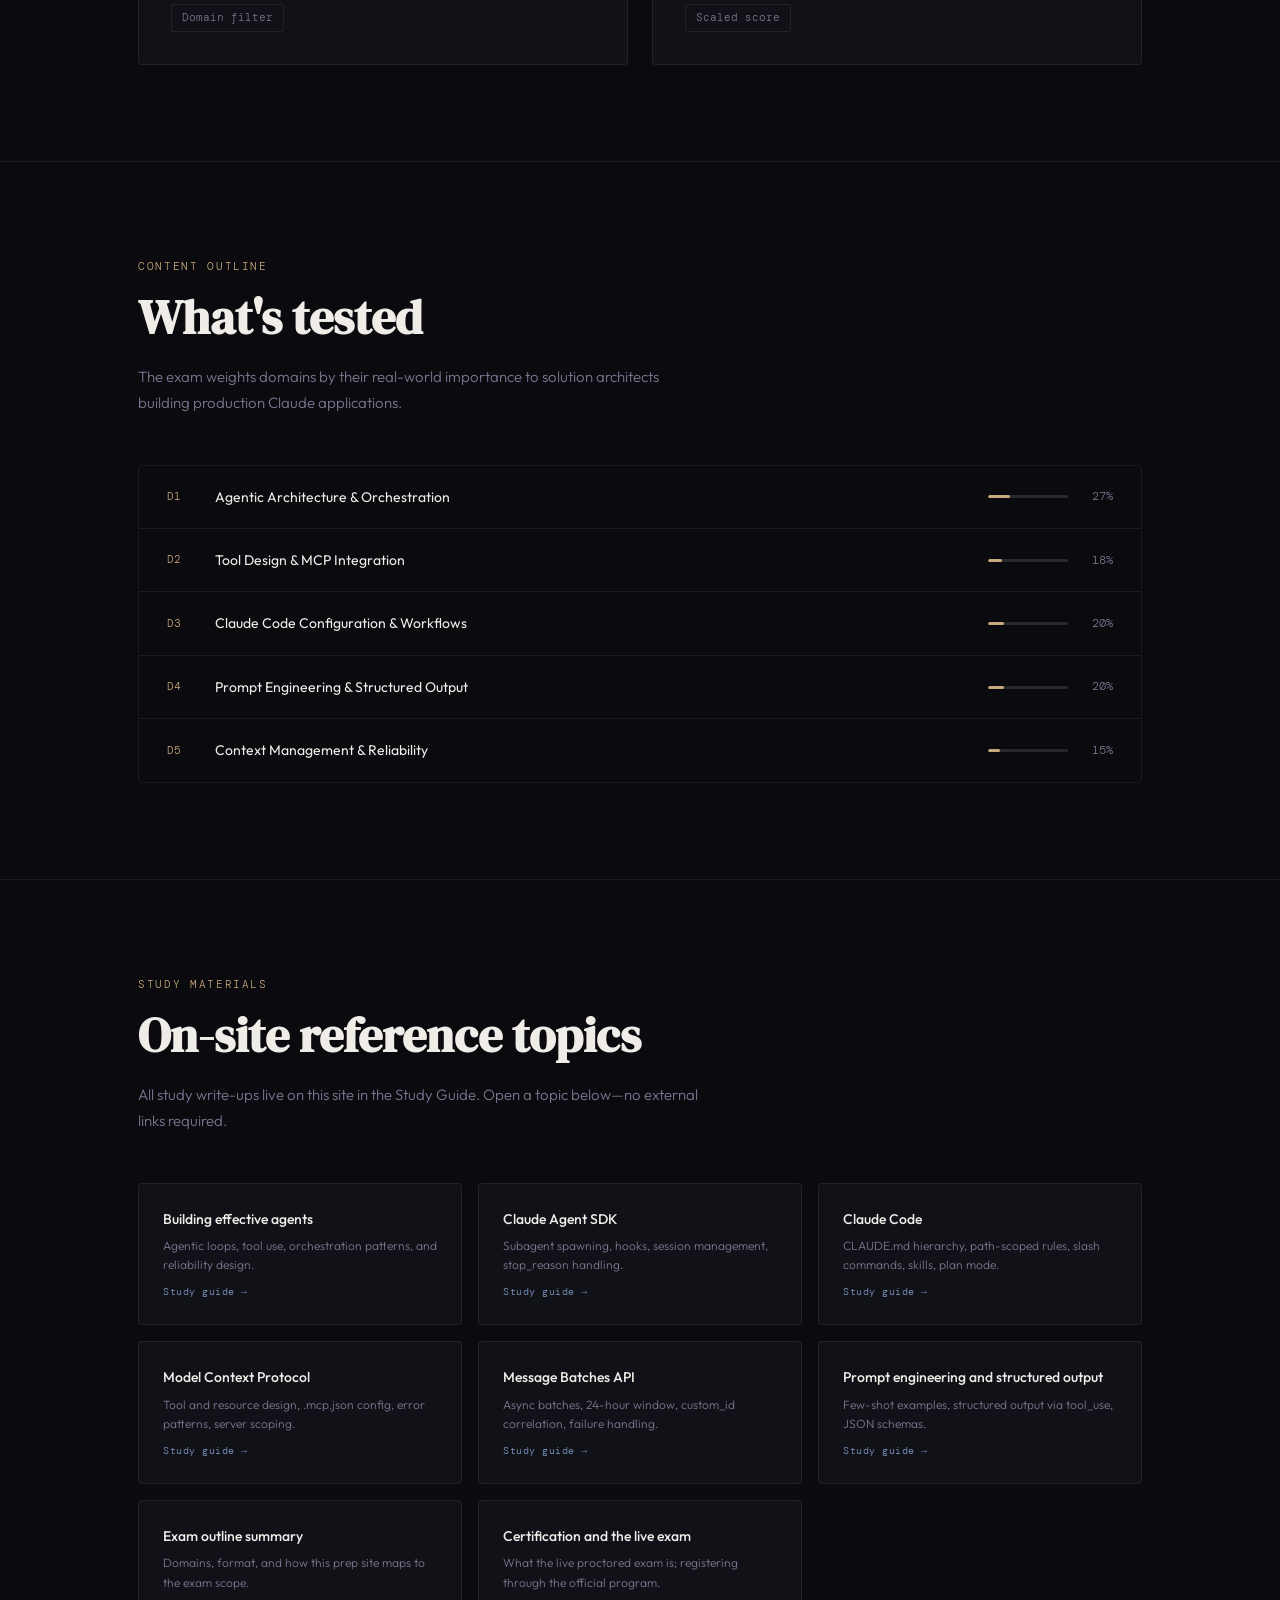
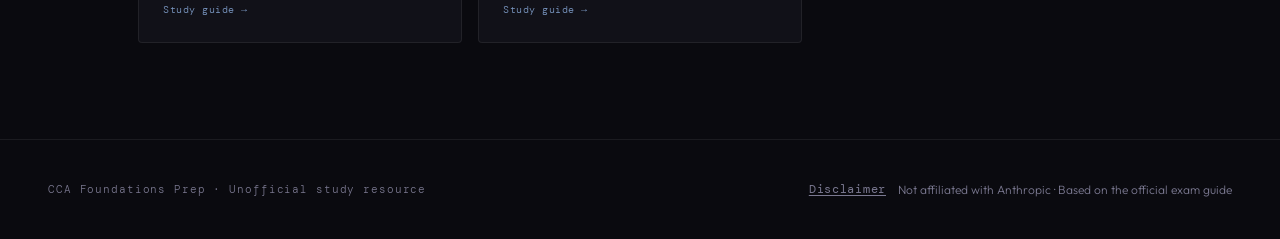
==== commit 54b6949f: "add GH" ====
--- a/index.html
+++ b/index.html
@@ -56,7 +56,8 @@
   display: flex;
   align-items: center;
   justify-content: space-between;
-  padding: 1.25rem 3rem;
+  padding: 1.25rem max(1.5rem, env(safe-area-inset-right)) 1.25rem max(1.5rem, env(safe-area-inset-left));
+  padding-top: max(1.25rem, env(safe-area-inset-top));
   border-bottom: 1px solid var(--border);
   background: rgba(10,10,15,0.85);
   backdrop-filter: blur(16px);
@@ -75,6 +76,10 @@
   display: flex;
   gap: 2rem;
   list-style: none;
+  align-items: center;
+  flex-wrap: wrap;
+  justify-content: flex-end;
+  row-gap: 0.5rem;
 }
 
 .nav-links a {
@@ -91,10 +96,12 @@
 .hero {
   position: relative;
   min-height: 100vh;
+  min-height: 100dvh;
   display: flex;
   align-items: center;
   justify-content: center;
-  padding: 8rem 2rem 6rem;
+  padding: 8rem max(1.25rem, env(safe-area-inset-right)) 6rem max(1.25rem, env(safe-area-inset-left));
+  padding-top: max(8rem, calc(4rem + env(safe-area-inset-top)));
   text-align: center;
   overflow: hidden;
 }
@@ -263,7 +270,7 @@
 /* ---- SECTION ---- */
 section {
   position: relative;
-  padding: 6rem 3rem;
+  padding: 6rem max(3rem, env(safe-area-inset-right)) 6rem max(3rem, env(safe-area-inset-left));
   max-width: 1100px;
   margin: 0 auto;
 }
@@ -300,11 +307,93 @@
   margin-top: 3rem;
 }
 
+@media (max-width: 900px) {
+  nav {
+    padding: 1rem 1.5rem;
+    gap: 0.75rem;
+    align-items: flex-start;
+  }
+  .nav-links {
+    gap: 1rem 1.25rem;
+    justify-content: flex-end;
+  }
+}
+
 @media (max-width: 700px) {
   .exam-grid { grid-template-columns: 1fr; }
-  nav { padding: 1rem 1.5rem; }
-  section { padding: 4rem 1.5rem; }
+  nav {
+    flex-direction: column;
+    align-items: stretch;
+  }
+  .nav-logo { align-self: flex-start; }
+  .nav-links {
+    width: 100%;
+    justify-content: flex-start;
+    gap: 0.65rem 1rem;
+  }
+  section { padding: 4rem 1.25rem; }
   .stat { padding: 2rem 1rem; }
+  .hero { padding: 7rem 1.25rem 4rem; }
+  .hero-actions {
+    flex-direction: column;
+    align-items: stretch;
+  }
+  .hero-actions .btn-primary,
+  .hero-actions .btn-secondary {
+    justify-content: center;
+  }
+  footer {
+    padding: 2rem 1.25rem;
+    flex-direction: column;
+    align-items: flex-start;
+  }
+  .footer-right {
+    justify-content: flex-start;
+  }
+}
+
+/* Stats: clean 2×2 borders on narrow screens */
+@media (max-width: 520px) {
+  .stats {
+    grid-template-columns: 1fr 1fr;
+  }
+  .stat {
+    border-right: 1px solid var(--border);
+    border-bottom: 1px solid var(--border);
+    padding: 1.5rem 0.75rem;
+  }
+  .stat:nth-child(2n) { border-right: none; }
+  .stat:nth-last-child(-n+2) { border-bottom: none; }
+  .stat-num { font-size: 2.25rem; }
+}
+
+/* Domain row: stack on small phones */
+@media (max-width: 560px) {
+  .domain-item {
+    flex-wrap: wrap;
+    align-items: flex-start;
+    padding: 1rem 1.1rem;
+    gap: 0.65rem 1rem;
+  }
+  .domain-name {
+    flex: 1 1 100%;
+    order: 0;
+  }
+  .domain-num { order: -1; }
+  .domain-bar-bg {
+    flex: 1;
+    min-width: 0;
+    width: auto;
+  }
+  .domain-pct { margin-left: auto; }
+}
+
+@media (max-width: 400px) {
+  .resource-grid {
+    grid-template-columns: 1fr;
+  }
+  .exam-card { padding: 1.5rem; }
+  .exam-card .card-arrow { bottom: 1.25rem; right: 1.25rem; }
 }
 
 .exam-card {
@@ -496,7 +585,8 @@
 /* ---- FOOTER ---- */
 footer {
   border-top: 1px solid var(--border);
-  padding: 2.5rem 3rem;
+  padding: 2.5rem max(3rem, env(safe-area-inset-right)) 2.5rem max(3rem, env(safe-area-inset-left));
+  padding-bottom: max(2.5rem, env(safe-area-inset-bottom));
   display: flex;
   align-items: center;
   justify-content: space-between;
@@ -551,6 +641,12 @@
     <li><a href="study-guide.html">Study Guide</a></li>
     <li><a href="#domains">Domains</a></li>
     <li><a href="#resources">Resources</a></li>
+    <li>
+      <a class="nav-github" href="https://github.com/hkyip/cca-exam-prep" target="_blank" rel="noopener noreferrer" aria-label="Star cca-exam-prep on GitHub">
+        <svg width="14" height="14" viewBox="0 0 24 24" aria-hidden="true"><path fill="currentColor" d="M12 0C5.374 0 0 5.373 0 12c0 5.302 3.438 9.8 8.207 11.387.599.111.793-.261.793-.577v-2.234c-3.338.726-4.033-1.416-4.033-1.416-.546-1.387-1.333-1.756-1.333-1.756-1.089-.745.083-.729.083-.729 1.205.084 1.839 1.237 1.839 1.237 1.07 1.834 2.807 1.304 3.492.997.107-.775.418-1.305.762-1.604-2.665-.305-5.467-1.334-5.467-5.931 0-1.311.469-2.381 1.236-3.221-.124-.303-.535-1.524.117-3.176 0 0 1.008-.322 3.301 1.23.957-.266 1.983-.399 3.003-.404 1.02.005 2.047.138 3.006.404 2.291-1.552 3.297-1.23 3.297-1.23.653 1.653.242 2.874.118 3.176.77.84 1.235 1.911 1.235 3.221 0 4.609-2.807 5.624-5.479 5.921.43.372.823 1.102.823 2.222v3.293c0 .319.192.694.801.576C20.566 21.797 24 17.3 24 12c0-6.627-5.373-12-12-12z"/></svg>
+        GitHub
+      </a>
+    </li>
     <li><button type="button" class="js-open-disclaimer">Disclaimer</button></li>
   </ul>
 </nav>
--- a/disclaimer-modal.css
+++ b/disclaimer-modal.css
@@ -133,6 +133,29 @@
   gap: 0.75rem;
 }
 
+/* GitHub repo link (star on GitHub) */
+a.nav-github {
+  display: inline-flex;
+  align-items: center;
+  gap: 6px;
+  font-family: 'Outfit', sans-serif;
+  font-size: 13px;
+  font-weight: 300;
+  color: var(--muted, #7a7890);
+  text-decoration: none;
+  letter-spacing: 0.02em;
+  transition: color 0.2s;
+}
+
+a.nav-github:hover {
+  color: var(--text, #f0ede8);
+}
+
+a.nav-github svg {
+  flex-shrink: 0;
+  opacity: 0.95;
+}
+
 /* Home page nav: match .nav-links link style */
 .nav-links button.js-open-disclaimer {
   font-family: 'Outfit', sans-serif;
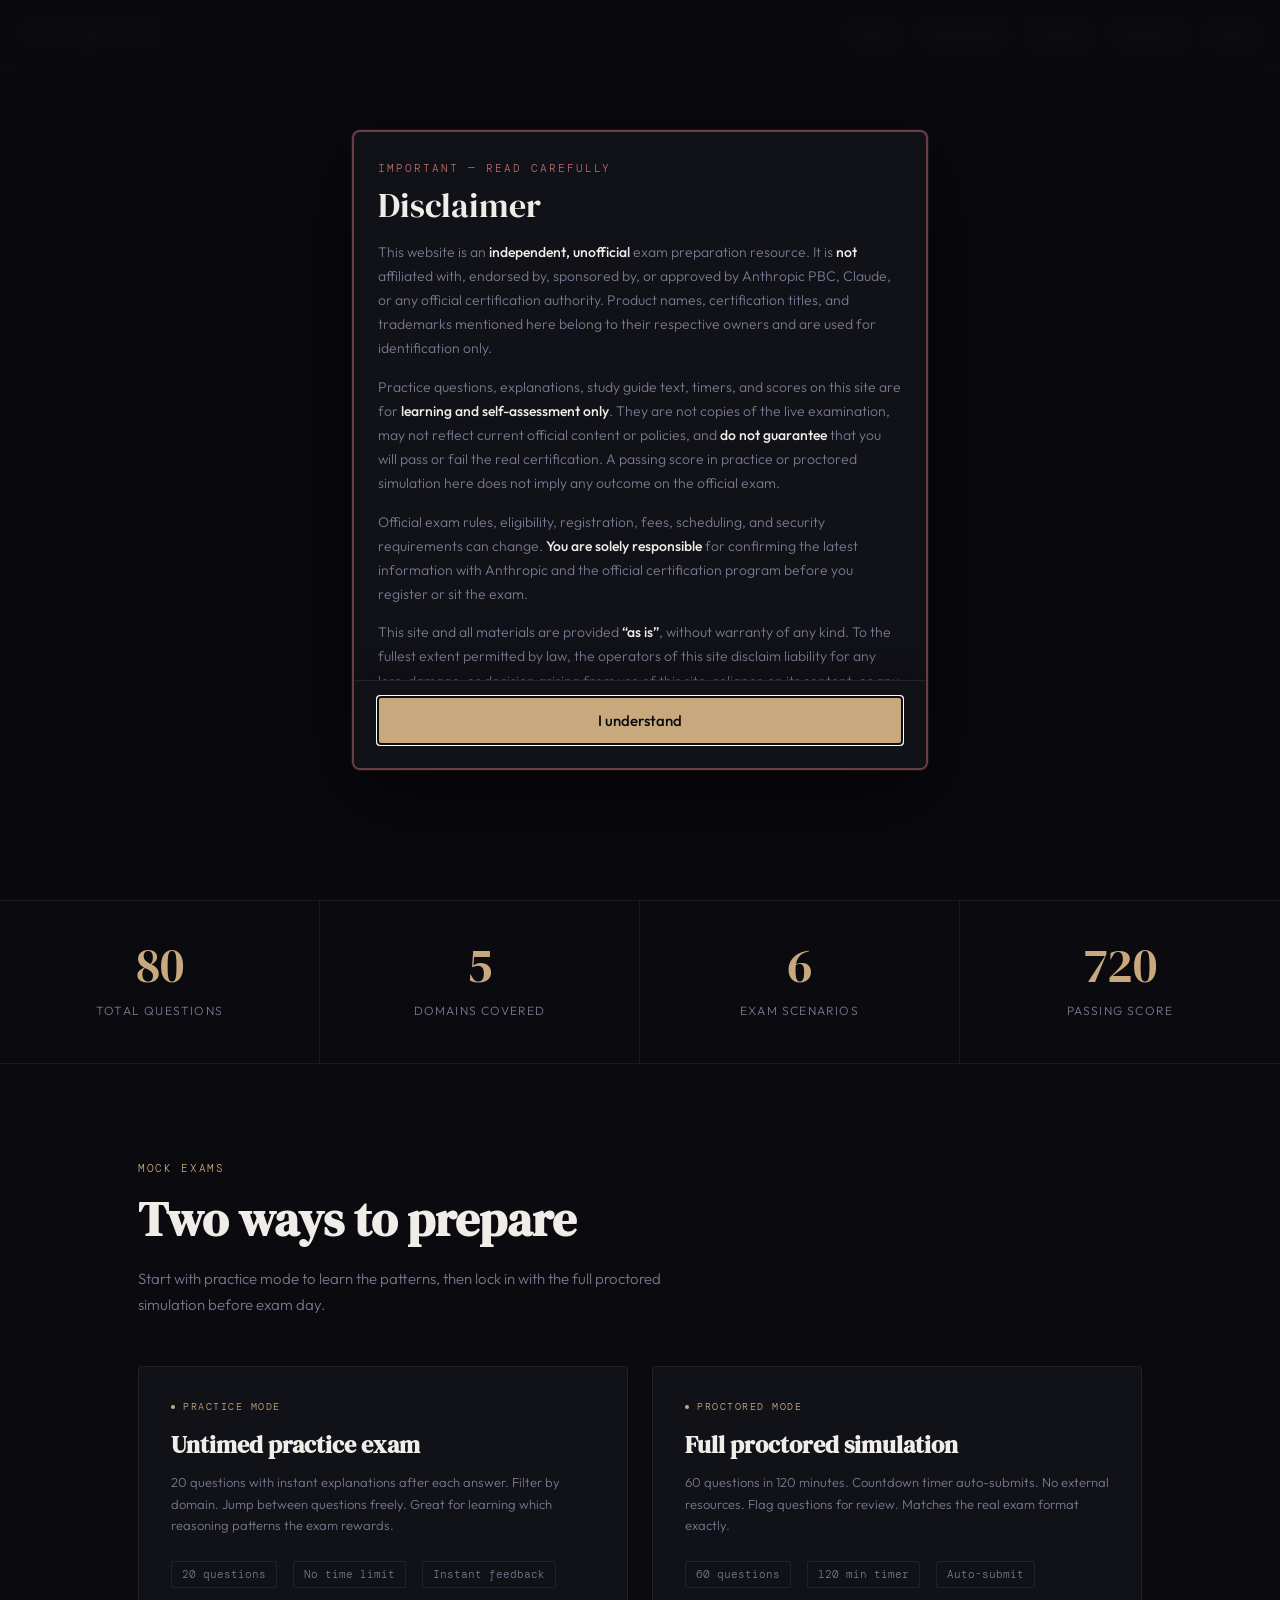
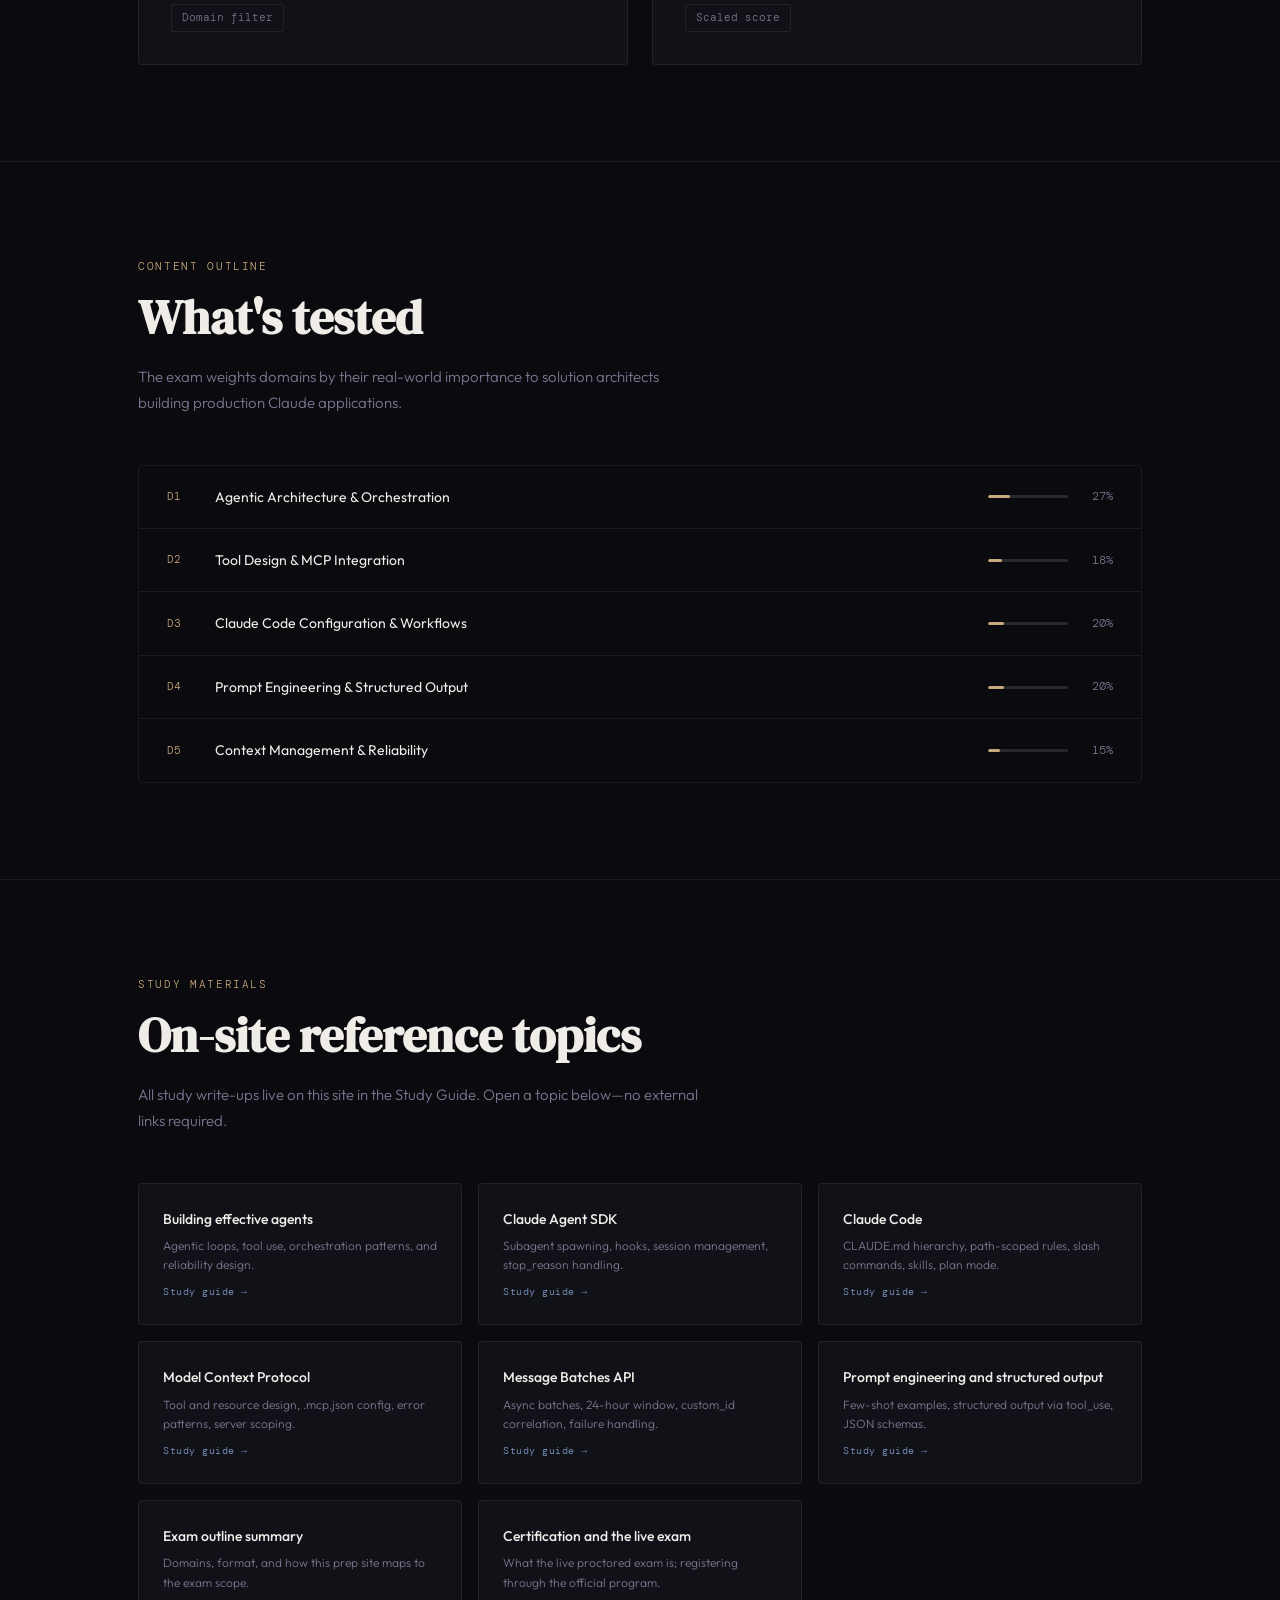
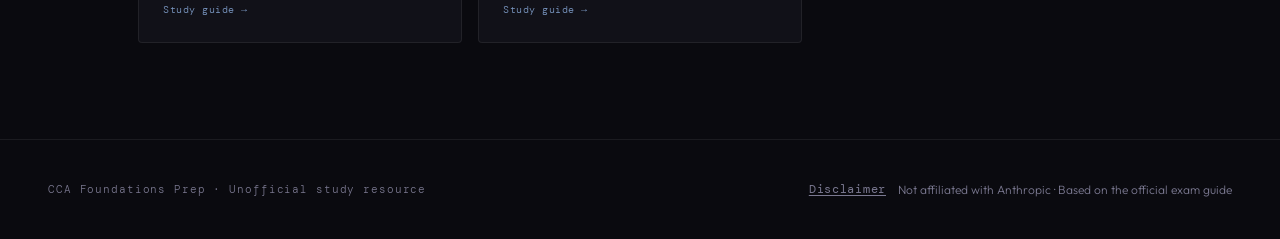
==== commit cc61fc62: "responsive" ====
--- a/index.html
+++ b/index.html
@@ -1,837 +1,1058 @@
-<!DOCTYPE html>
+<!doctype html>
 <html lang="en">
-<head>
-<meta charset="UTF-8">
-<meta name="viewport" content="width=device-width, initial-scale=1.0">
-<title>Claude Certified Architect — Exam Prep</title>
-<link rel="preconnect" href="https://fonts.googleapis.com">
-<link rel="preconnect" href="https://fonts.gstatic.com" crossorigin>
-<link href="https://fonts.googleapis.com/css2?family=DM+Serif+Display:ital@0;1&family=DM+Mono:wght@400;500&family=Outfit:wght@300;400;500;600&display=swap" rel="stylesheet">
-<style>
-:root {
-  --bg: #0a0a0f;
-  --surface: #111118;
-  --surface2: #1a1a24;
-  --border: rgba(255,255,255,0.07);
-  --border2: rgba(255,255,255,0.12);
-  --text: #f0ede8;
-  --muted: #7a7890;
-  --accent: #c8a97e;
-  --accent2: #7e9cc8;
-  --green: #6dbf8f;
-  --red: #bf6d6d;
-  --glow: rgba(200,169,126,0.15);
-}
-
-*, *::before, *::after { box-sizing: border-box; margin: 0; padding: 0; }
-
-html { scroll-behavior: smooth; }
-
-body {
-  background: var(--bg);
-  color: var(--text);
-  font-family: 'Outfit', sans-serif;
-  font-weight: 300;
-  line-height: 1.6;
-  min-height: 100vh;
-  overflow-x: hidden;
-}
-
-/* ---- NOISE OVERLAY ---- */
-body::before {
-  content: '';
-  position: fixed;
-  inset: 0;
-  background-image: url("data:image/svg+xml,%3Csvg viewBox='0 0 256 256' xmlns='http://www.w3.org/2000/svg'%3E%3Cfilter id='noise'%3E%3CfeTurbulence type='fractalNoise' baseFrequency='0.9' numOctaves='4' stitchTiles='stitch'/%3E%3C/filter%3E%3Crect width='100%25' height='100%25' filter='url(%23noise)' opacity='0.04'/%3E%3C/svg%3E");
-  pointer-events: none;
-  z-index: 0;
-  opacity: 0.4;
-}
-
-/* ---- NAV ---- */
-nav {
-  position: fixed;
-  top: 0; left: 0; right: 0;
-  z-index: 100;
-  display: flex;
-  align-items: center;
-  justify-content: space-between;
-  padding: 1.25rem max(1.5rem, env(safe-area-inset-right)) 1.25rem max(1.5rem, env(safe-area-inset-left));
-  padding-top: max(1.25rem, env(safe-area-inset-top));
-  border-bottom: 1px solid var(--border);
-  background: rgba(10,10,15,0.85);
-  backdrop-filter: blur(16px);
-}
-
-.nav-logo {
-  font-family: 'DM Mono', monospace;
-  font-size: 12px;
-  color: var(--accent);
-  letter-spacing: 0.15em;
-  text-transform: uppercase;
-  text-decoration: none;
-}
-
-.nav-links {
-  display: flex;
-  gap: 2rem;
-  list-style: none;
-  align-items: center;
-  flex-wrap: wrap;
-  justify-content: flex-end;
-  row-gap: 0.5rem;
-}
-
-.nav-links a {
-  font-size: 13px;
-  color: var(--muted);
-  text-decoration: none;
-  letter-spacing: 0.02em;
-  transition: color 0.2s;
-}
-
-.nav-links a:hover { color: var(--text); }
-
-/* ---- HERO ---- */
-.hero {
-  position: relative;
-  min-height: 100vh;
-  min-height: 100dvh;
-  display: flex;
-  align-items: center;
-  justify-content: center;
-  padding: 8rem max(1.25rem, env(safe-area-inset-right)) 6rem max(1.25rem, env(safe-area-inset-left));
-  padding-top: max(8rem, calc(4rem + env(safe-area-inset-top)));
-  text-align: center;
-  overflow: hidden;
-}
-
-.hero-glow {
-  position: absolute;
-  width: 600px;
-  height: 600px;
-  border-radius: 50%;
-  background: radial-gradient(circle, rgba(200,169,126,0.08) 0%, transparent 70%);
-  top: 50%;
-  left: 50%;
-  transform: translate(-50%, -50%);
-  pointer-events: none;
-}
-
-.hero-grid {
-  position: absolute;
-  inset: 0;
-  background-image:
-    linear-gradient(rgba(255,255,255,0.025) 1px, transparent 1px),
-    linear-gradient(90deg, rgba(255,255,255,0.025) 1px, transparent 1px);
-  background-size: 60px 60px;
-  mask-image: radial-gradient(ellipse at center, black 30%, transparent 80%);
-  pointer-events: none;
-}
-
-.badge {
-  display: inline-flex;
-  align-items: center;
-  gap: 8px;
-  font-family: 'DM Mono', monospace;
-  font-size: 11px;
-  letter-spacing: 0.12em;
-  text-transform: uppercase;
-  color: var(--accent);
-  border: 1px solid rgba(200,169,126,0.3);
-  padding: 6px 14px;
-  border-radius: 2px;
-  margin-bottom: 2rem;
-  animation: fadeUp 0.6s ease both;
-}
-
-.badge::before {
-  content: '';
-  width: 6px;
-  height: 6px;
-  border-radius: 50%;
-  background: var(--accent);
-  animation: pulse 2s ease infinite;
-}
-
-@keyframes pulse {
-  0%, 100% { opacity: 1; transform: scale(1); }
-  50% { opacity: 0.5; transform: scale(0.8); }
-}
-
-.hero-title {
-  font-family: 'DM Serif Display', serif;
-  font-size: clamp(3rem, 8vw, 6rem);
-  line-height: 1.05;
-  letter-spacing: -0.02em;
-  margin-bottom: 1.5rem;
-  animation: fadeUp 0.6s 0.1s ease both;
-}
-
-.hero-title em {
-  font-style: italic;
-  color: var(--accent);
-}
-
-.hero-sub {
-  font-size: clamp(1rem, 2vw, 1.2rem);
-  color: var(--muted);
-  max-width: 520px;
-  margin: 0 auto 3rem;
-  font-weight: 300;
-  animation: fadeUp 0.6s 0.2s ease both;
-}
-
-.hero-actions {
-  display: flex;
-  gap: 1rem;
-  justify-content: center;
-  flex-wrap: wrap;
-  animation: fadeUp 0.6s 0.3s ease both;
-}
-
-.btn-primary {
-  display: inline-flex;
-  align-items: center;
-  gap: 8px;
-  background: var(--accent);
-  color: #0a0a0f;
-  font-family: 'Outfit', sans-serif;
-  font-size: 14px;
-  font-weight: 500;
-  padding: 14px 28px;
-  border-radius: 2px;
-  text-decoration: none;
-  transition: opacity 0.2s, transform 0.2s;
-  letter-spacing: 0.02em;
-}
-
-.btn-primary:hover { opacity: 0.88; transform: translateY(-1px); }
-
-.btn-secondary {
-  display: inline-flex;
-  align-items: center;
-  gap: 8px;
-  background: transparent;
-  color: var(--text);
-  font-family: 'Outfit', sans-serif;
-  font-size: 14px;
-  font-weight: 400;
-  padding: 13px 28px;
-  border-radius: 2px;
-  border: 1px solid var(--border2);
-  text-decoration: none;
-  transition: border-color 0.2s, background 0.2s;
-}
-
-.btn-secondary:hover { border-color: rgba(255,255,255,0.25); background: rgba(255,255,255,0.04); }
-
-@keyframes fadeUp {
-  from { opacity: 0; transform: translateY(20px); }
-  to { opacity: 1; transform: translateY(0); }
-}
-
-/* ---- STATS ---- */
-.stats {
-  position: relative;
-  display: grid;
-  grid-template-columns: repeat(auto-fit, minmax(180px, 1fr));
-  gap: 0;
-  border-top: 1px solid var(--border);
-  border-bottom: 1px solid var(--border);
-  margin: 0;
-  animation: fadeUp 0.6s 0.4s ease both;
-}
-
-.stat {
-  padding: 2.5rem 2rem;
-  text-align: center;
-  border-right: 1px solid var(--border);
-}
-
-.stat:last-child { border-right: none; }
-
-.stat-num {
-  font-family: 'DM Serif Display', serif;
-  font-size: 3rem;
-  color: var(--accent);
-  display: block;
-  line-height: 1;
-  margin-bottom: 8px;
-}
-
-.stat-label {
-  font-size: 12px;
-  color: var(--muted);
-  text-transform: uppercase;
-  letter-spacing: 0.1em;
-}
-
-/* ---- SECTION ---- */
-section {
-  position: relative;
-  padding: 6rem max(3rem, env(safe-area-inset-right)) 6rem max(3rem, env(safe-area-inset-left));
-  max-width: 1100px;
-  margin: 0 auto;
-}
-
-.section-tag {
-  font-family: 'DM Mono', monospace;
-  font-size: 11px;
-  letter-spacing: 0.15em;
-  text-transform: uppercase;
-  color: var(--accent);
-  margin-bottom: 1rem;
-  display: block;
-}
-
-.section-title {
-  font-family: 'DM Serif Display', serif;
-  font-size: clamp(2rem, 4vw, 3rem);
-  line-height: 1.1;
-  margin-bottom: 1.25rem;
-}
-
-.section-body {
-  font-size: 15px;
-  color: var(--muted);
-  max-width: 560px;
-  line-height: 1.75;
-}
-
-/* ---- EXAM CARDS ---- */
-.exam-grid {
-  display: grid;
-  grid-template-columns: 1fr 1fr;
-  gap: 1.5rem;
-  margin-top: 3rem;
-}
-
-@media (max-width: 900px) {
-  nav {
-    padding: 1rem 1.5rem;
-    gap: 0.75rem;
-    align-items: flex-start;
-  }
-  .nav-links {
-    gap: 1rem 1.25rem;
-    justify-content: flex-end;
-  }
-}
-
-@media (max-width: 700px) {
-  .exam-grid { grid-template-columns: 1fr; }
-  nav {
-    flex-direction: column;
-    align-items: stretch;
-  }
-  .nav-logo { align-self: flex-start; }
-  .nav-links {
-    width: 100%;
-    justify-content: flex-start;
-    gap: 0.65rem 1rem;
-  }
-  section { padding: 4rem 1.25rem; }
-  .stat { padding: 2rem 1rem; }
-  .hero { padding: 7rem 1.25rem 4rem; }
-  .hero-actions {
-    flex-direction: column;
-    align-items: stretch;
-  }
-  .hero-actions .btn-primary,
-  .hero-actions .btn-secondary {
-    justify-content: center;
-  }
-  footer {
-    padding: 2rem 1.25rem;
-    flex-direction: column;
-    align-items: flex-start;
-  }
-  .footer-right {
-    justify-content: flex-start;
-  }
-}
-
-/* Stats: clean 2×2 borders on narrow screens */
-@media (max-width: 520px) {
-  .stats {
-    grid-template-columns: 1fr 1fr;
-  }
-  .stat {
-    border-right: 1px solid var(--border);
-    border-bottom: 1px solid var(--border);
-    padding: 1.5rem 0.75rem;
-  }
-  .stat:nth-child(2n) { border-right: none; }
-  .stat:nth-last-child(-n+2) { border-bottom: none; }
-  .stat-num { font-size: 2.25rem; }
-}
-
-/* Domain row: stack on small phones */
-@media (max-width: 560px) {
-  .domain-item {
-    flex-wrap: wrap;
-    align-items: flex-start;
-    padding: 1rem 1.1rem;
-    gap: 0.65rem 1rem;
-  }
-  .domain-name {
-    flex: 1 1 100%;
-    order: 0;
-  }
-  .domain-num { order: -1; }
-  .domain-bar-bg {
-    flex: 1;
-    min-width: 0;
-    width: auto;
-  }
-  .domain-pct { margin-left: auto; }
-}
-
-@media (max-width: 400px) {
-  .resource-grid {
-    grid-template-columns: 1fr;
-  }
-  .exam-card { padding: 1.5rem; }
-  .exam-card .card-arrow { bottom: 1.25rem; right: 1.25rem; }
-}
-
-.exam-card {
-  position: relative;
-  background: var(--surface);
-  border: 1px solid var(--border);
-  border-radius: 4px;
-  padding: 2rem;
-  text-decoration: none;
-  color: var(--text);
-  display: block;
-  transition: border-color 0.25s, transform 0.25s;
-  overflow: hidden;
-}
-
-.exam-card::before {
-  content: '';
-  position: absolute;
-  top: 0; left: 0; right: 0;
-  height: 1px;
-  background: linear-gradient(90deg, transparent, var(--accent), transparent);
-  opacity: 0;
-  transition: opacity 0.3s;
-}
-
-.exam-card:hover { border-color: var(--border2); transform: translateY(-3px); }
-.exam-card:hover::before { opacity: 1; }
-
-.exam-card-tag {
-  font-family: 'DM Mono', monospace;
-  font-size: 10px;
-  letter-spacing: 0.15em;
-  text-transform: uppercase;
-  color: var(--accent);
-  margin-bottom: 1rem;
-  display: flex;
-  align-items: center;
-  gap: 8px;
-}
-
-.exam-card-tag::before {
-  content: '';
-  width: 4px;
-  height: 4px;
-  border-radius: 50%;
-  background: var(--accent);
-}
-
-.exam-card h3 {
-  font-family: 'DM Serif Display', serif;
-  font-size: 1.5rem;
-  margin-bottom: 0.75rem;
-  line-height: 1.2;
-}
-
-.exam-card p {
-  font-size: 13px;
-  color: var(--muted);
-  line-height: 1.65;
-  margin-bottom: 1.5rem;
-}
-
-.exam-card-meta {
-  display: flex;
-  gap: 1rem;
-  flex-wrap: wrap;
-}
-
-.meta-pill {
-  font-family: 'DM Mono', monospace;
-  font-size: 11px;
-  color: var(--muted);
-  border: 1px solid var(--border);
-  padding: 4px 10px;
-  border-radius: 2px;
-}
-
-.card-arrow {
-  position: absolute;
-  bottom: 2rem;
-  right: 2rem;
-  font-size: 1.25rem;
-  color: var(--accent);
-  opacity: 0;
-  transform: translateX(-6px);
-  transition: opacity 0.2s, transform 0.2s;
-}
-
-.exam-card:hover .card-arrow { opacity: 1; transform: translateX(0); }
-
-/* ---- DOMAINS ---- */
-.domain-list {
-  margin-top: 3rem;
-  display: flex;
-  flex-direction: column;
-  gap: 0;
-  border: 1px solid var(--border);
-  border-radius: 4px;
-  overflow: hidden;
-}
-
-.domain-item {
-  display: flex;
-  align-items: center;
-  gap: 1.5rem;
-  padding: 1.25rem 1.75rem;
-  border-bottom: 1px solid var(--border);
-  transition: background 0.2s;
-}
-
-.domain-item:last-child { border-bottom: none; }
-.domain-item:hover { background: var(--surface); }
-
-.domain-num {
-  font-family: 'DM Mono', monospace;
-  font-size: 11px;
-  color: var(--accent);
-  min-width: 24px;
-}
-
-.domain-name {
-  flex: 1;
-  font-size: 14px;
-  font-weight: 400;
-}
-
-.domain-pct {
-  font-family: 'DM Mono', monospace;
-  font-size: 12px;
-  color: var(--muted);
-}
-
-.domain-bar-bg {
-  width: 80px;
-  height: 3px;
-  background: var(--border2);
-  border-radius: 2px;
-  overflow: hidden;
-}
-
-.domain-bar {
-  height: 100%;
-  border-radius: 2px;
-  background: var(--accent);
-}
-
-/* ---- RESOURCES ---- */
-.resource-grid {
-  display: grid;
-  grid-template-columns: repeat(auto-fit, minmax(260px, 1fr));
-  gap: 1rem;
-  margin-top: 3rem;
-}
-
-.resource-card {
-  background: var(--surface);
-  border: 1px solid var(--border);
-  border-radius: 4px;
-  padding: 1.5rem;
-  text-decoration: none;
-  color: var(--text);
-  display: block;
-  transition: border-color 0.2s;
-}
-
-.resource-card:hover { border-color: var(--border2); }
-
-.resource-card h4 {
-  font-size: 14px;
-  font-weight: 500;
-  margin-bottom: 6px;
-}
-
-.resource-card p {
-  font-size: 12px;
-  color: var(--muted);
-  line-height: 1.6;
-}
-
-.resource-card .rc-link {
-  font-family: 'DM Mono', monospace;
-  font-size: 10px;
-  color: var(--accent2);
-  margin-top: 10px;
-  display: block;
-  letter-spacing: 0.05em;
-}
-
-/* ---- FOOTER ---- */
-footer {
-  border-top: 1px solid var(--border);
-  padding: 2.5rem max(3rem, env(safe-area-inset-right)) 2.5rem max(3rem, env(safe-area-inset-left));
-  padding-bottom: max(2.5rem, env(safe-area-inset-bottom));
-  display: flex;
-  align-items: center;
-  justify-content: space-between;
-  gap: 1rem;
-  flex-wrap: wrap;
-}
-
-.footer-left {
-  font-family: 'DM Mono', monospace;
-  font-size: 11px;
-  color: var(--muted);
-  letter-spacing: 0.08em;
-}
-
-.footer-right {
-  font-size: 12px;
-  color: var(--muted);
-  display: flex;
-  align-items: center;
-  flex-wrap: wrap;
-  gap: 0.5rem 0.75rem;
-  justify-content: flex-end;
-}
-
-.footer-right .footer-disclaimer-note {
-  color: var(--muted);
-}
-
-/* ---- DIVIDER ---- */
-.full-divider {
-  border: none;
-  border-top: 1px solid var(--border);
-  margin: 0;
-}
-</style>
-<link rel="stylesheet" href="disclaimer-modal.css">
-<script type="text/javascript">
-    (function(c,l,a,r,i,t,y){
-        c[a]=c[a]||function(){(c[a].q=c[a].q||[]).push(arguments)};
-        t=l.createElement(r);t.async=1;t.src="https://www.clarity.ms/tag/"+i;
-        y=l.getElementsByTagName(r)[0];y.parentNode.insertBefore(t,y);
-    })(window, document, "clarity", "script", "w9178he6sz");
-</script>
-<script src="disclaimer-modal.js" defer></script>
-</head>
-<body>
-
-<nav>
-  <a class="nav-logo" href="index.html">CCA Foundations</a>
-  <ul class="nav-links">
-    <li><a href="#exams">Exams</a></li>
-    <li><a href="study-guide.html">Study Guide</a></li>
-    <li><a href="#domains">Domains</a></li>
-    <li><a href="#resources">Resources</a></li>
-    <li>
-      <a class="nav-github" href="https://github.com/hkyip/cca-exam-prep" target="_blank" rel="noopener noreferrer" aria-label="Star cca-exam-prep on GitHub">
-        <svg width="14" height="14" viewBox="0 0 24 24" aria-hidden="true"><path fill="currentColor" d="M12 0C5.374 0 0 5.373 0 12c0 5.302 3.438 9.8 8.207 11.387.599.111.793-.261.793-.577v-2.234c-3.338.726-4.033-1.416-4.033-1.416-.546-1.387-1.333-1.756-1.333-1.756-1.089-.745.083-.729.083-.729 1.205.084 1.839 1.237 1.839 1.237 1.07 1.834 2.807 1.304 3.492.997.107-.775.418-1.305.762-1.604-2.665-.305-5.467-1.334-5.467-5.931 0-1.311.469-2.381 1.236-3.221-.124-.303-.535-1.524.117-3.176 0 0 1.008-.322 3.301 1.23.957-.266 1.983-.399 3.003-.404 1.02.005 2.047.138 3.006.404 2.291-1.552 3.297-1.23 3.297-1.23.653 1.653.242 2.874.118 3.176.77.84 1.235 1.911 1.235 3.221 0 4.609-2.807 5.624-5.479 5.921.43.372.823 1.102.823 2.222v3.293c0 .319.192.694.801.576C20.566 21.797 24 17.3 24 12c0-6.627-5.373-12-12-12z"/></svg>
-        GitHub
-      </a>
-    </li>
-    <li><button type="button" class="js-open-disclaimer">Disclaimer</button></li>
-  </ul>
-</nav>
-
-<!-- HERO -->
-<div class="hero">
-  <div class="hero-grid"></div>
-  <div class="hero-glow"></div>
-  <div style="position:relative;z-index:1">
-    <div class="badge">Exam Prep · Claude Certified Architect</div>
-    <h1 class="hero-title">Pass the<br><em>Foundations</em><br>Certification</h1>
-    <p class="hero-sub">Two full mock exams built from the official exam guide. Practice and proctored modes. All 5 domains. All 6 scenarios.</p>
-    <div class="hero-actions">
-      <a href="practice.html" class="btn-primary">
-        <svg width="14" height="14" viewBox="0 0 24 24" fill="none" stroke="currentColor" stroke-width="2"><polygon points="5 3 19 12 5 21 5 3"/></svg>
-        Practice exam
-      </a>
-      <a href="study-guide.html" class="btn-secondary">
-        <svg width="14" height="14" viewBox="0 0 24 24" fill="none" stroke="currentColor" stroke-width="2"><path d="M4 19.5A2.5 2.5 0 0 1 6.5 17H20"/><path d="M6.5 2H20v18H6.5A2.5 2.5 0 0 0 4 22V4.5A2.5 2.5 0 0 1 6.5 2z"/></svg>
-        Study guide
-      </a>
-      <a href="proctored.html" class="btn-secondary">
-        <svg width="14" height="14" viewBox="0 0 24 24" fill="none" stroke="currentColor" stroke-width="2"><circle cx="12" cy="12" r="10"/><polyline points="12 6 12 12 16 14"/></svg>
-        Proctored exam
-      </a>
+  <head>
+    <meta charset="UTF-8" />
+    <meta
+      name="viewport"
+      content="width=device-width, initial-scale=1.0, viewport-fit=cover"
+    />
+    <title>Claude Certified Architect — Exam Prep</title>
+    <link rel="preconnect" href="https://fonts.googleapis.com" />
+    <link rel="preconnect" href="https://fonts.gstatic.com" crossorigin />
+    <link
+      href="https://fonts.googleapis.com/css2?family=DM+Serif+Display:ital@0;1&family=DM+Mono:wght@400;500&family=Outfit:wght@300;400;500;600&display=swap"
+      rel="stylesheet"
+    />
+    <style>
+      :root {
+        --bg: #0a0a0f;
+        --surface: #111118;
+        --surface2: #1a1a24;
+        --border: rgba(255, 255, 255, 0.07);
+        --border2: rgba(255, 255, 255, 0.12);
+        --text: #f0ede8;
+        --muted: #7a7890;
+        --accent: #c8a97e;
+        --accent2: #7e9cc8;
+        --green: #6dbf8f;
+        --red: #bf6d6d;
+        --glow: rgba(200, 169, 126, 0.15);
+      }
+
+      *,
+      *::before,
+      *::after {
+        box-sizing: border-box;
+        margin: 0;
+        padding: 0;
+      }
+
+      html {
+        scroll-behavior: smooth;
+      }
+
+      body {
+        background: var(--bg);
+        color: var(--text);
+        font-family: "Outfit", sans-serif;
+        font-weight: 300;
+        line-height: 1.6;
+        min-height: 100vh;
+        overflow-x: hidden;
+      }
+
+      /* ---- NOISE OVERLAY ---- */
+      body::before {
+        content: "";
+        position: fixed;
+        inset: 0;
+        background-image: url("data:image/svg+xml,%3Csvg viewBox='0 0 256 256' xmlns='http://www.w3.org/2000/svg'%3E%3Cfilter id='noise'%3E%3CfeTurbulence type='fractalNoise' baseFrequency='0.9' numOctaves='4' stitchTiles='stitch'/%3E%3C/filter%3E%3Crect width='100%25' height='100%25' filter='url(%23noise)' opacity='0.04'/%3E%3C/svg%3E");
+        pointer-events: none;
+        z-index: 0;
+        opacity: 0.4;
+      }
+
+      /* ---- NAV ---- */
+      nav {
+        position: fixed;
+        top: 0;
+        left: 0;
+        right: 0;
+        z-index: 100;
+        display: flex;
+        align-items: center;
+        justify-content: space-between;
+        padding: 1.25rem max(1.5rem, env(safe-area-inset-right)) 1.25rem
+          max(1.5rem, env(safe-area-inset-left));
+        padding-top: max(1.25rem, env(safe-area-inset-top));
+        border-bottom: 1px solid var(--border);
+        background: rgba(10, 10, 15, 0.85);
+        backdrop-filter: blur(16px);
+      }
+
+      .nav-logo {
+        font-family: "DM Mono", monospace;
+        font-size: 12px;
+        color: var(--accent);
+        letter-spacing: 0.15em;
+        text-transform: uppercase;
+        text-decoration: none;
+      }
+
+      .nav-links {
+        display: flex;
+        gap: 2rem;
+        list-style: none;
+        align-items: center;
+        flex-wrap: wrap;
+        justify-content: flex-end;
+        row-gap: 0.5rem;
+      }
+
+      .nav-links a {
+        font-size: 13px;
+        color: var(--muted);
+        text-decoration: none;
+        letter-spacing: 0.02em;
+        transition: color 0.2s;
+      }
+
+      .nav-links a:hover {
+        color: var(--text);
+      }
+
+      /* ---- HERO ---- */
+      .hero {
+        position: relative;
+        min-height: 100vh;
+        min-height: 100dvh;
+        display: flex;
+        align-items: center;
+        justify-content: center;
+        padding: 8rem max(1.25rem, env(safe-area-inset-right)) 6rem
+          max(1.25rem, env(safe-area-inset-left));
+        padding-top: max(8rem, calc(4rem + env(safe-area-inset-top)));
+        text-align: center;
+        overflow: hidden;
+      }
+
+      .hero-glow {
+        position: absolute;
+        width: 600px;
+        height: 600px;
+        border-radius: 50%;
+        background: radial-gradient(
+          circle,
+          rgba(200, 169, 126, 0.08) 0%,
+          transparent 70%
+        );
+        top: 50%;
+        left: 50%;
+        transform: translate(-50%, -50%);
+        pointer-events: none;
+      }
+
+      .hero-grid {
+        position: absolute;
+        inset: 0;
+        background-image:
+          linear-gradient(rgba(255, 255, 255, 0.025) 1px, transparent 1px),
+          linear-gradient(
+            90deg,
+            rgba(255, 255, 255, 0.025) 1px,
+            transparent 1px
+          );
+        background-size: 60px 60px;
+        mask-image: radial-gradient(
+          ellipse at center,
+          black 30%,
+          transparent 80%
+        );
+        pointer-events: none;
+      }
+
+      .badge {
+        display: inline-flex;
+        align-items: center;
+        gap: 8px;
+        font-family: "DM Mono", monospace;
+        font-size: 11px;
+        letter-spacing: 0.12em;
+        text-transform: uppercase;
+        color: var(--accent);
+        border: 1px solid rgba(200, 169, 126, 0.3);
+        padding: 6px 14px;
+        border-radius: 2px;
+        margin-bottom: 2rem;
+        animation: fadeUp 0.6s ease both;
+      }
+
+      .badge::before {
+        content: "";
+        width: 6px;
+        height: 6px;
+        border-radius: 50%;
+        background: var(--accent);
+        animation: pulse 2s ease infinite;
+      }
+
+      @keyframes pulse {
+        0%,
+        100% {
+          opacity: 1;
+          transform: scale(1);
+        }
+        50% {
+          opacity: 0.5;
+          transform: scale(0.8);
+        }
+      }
+
+      .hero-title {
+        font-family: "DM Serif Display", serif;
+        font-size: clamp(3rem, 8vw, 6rem);
+        line-height: 1.05;
+        letter-spacing: -0.02em;
+        margin-bottom: 1.5rem;
+        animation: fadeUp 0.6s 0.1s ease both;
+      }
+
+      .hero-title em {
+        font-style: italic;
+        color: var(--accent);
+      }
+
+      .hero-sub {
+        font-size: clamp(1rem, 2vw, 1.2rem);
+        color: var(--muted);
+        max-width: 520px;
+        margin: 0 auto 3rem;
+        font-weight: 300;
+        animation: fadeUp 0.6s 0.2s ease both;
+      }
+
+      .hero-actions {
+        display: flex;
+        gap: 1rem;
+        justify-content: center;
+        flex-wrap: wrap;
+        animation: fadeUp 0.6s 0.3s ease both;
+      }
+
+      .btn-primary {
+        display: inline-flex;
+        align-items: center;
+        gap: 8px;
+        background: var(--accent);
+        color: #0a0a0f;
+        font-family: "Outfit", sans-serif;
+        font-size: 14px;
+        font-weight: 500;
+        padding: 14px 28px;
+        border-radius: 2px;
+        text-decoration: none;
+        transition:
+          opacity 0.2s,
+          transform 0.2s;
+        letter-spacing: 0.02em;
+      }
+
+      .btn-primary:hover {
+        opacity: 0.88;
+        transform: translateY(-1px);
+      }
+
+      .btn-secondary {
+        display: inline-flex;
+        align-items: center;
+        gap: 8px;
+        background: transparent;
+        color: var(--text);
+        font-family: "Outfit", sans-serif;
+        font-size: 14px;
+        font-weight: 400;
+        padding: 13px 28px;
+        border-radius: 2px;
+        border: 1px solid var(--border2);
+        text-decoration: none;
+        transition:
+          border-color 0.2s,
+          background 0.2s;
+      }
+
+      .btn-secondary:hover {
+        border-color: rgba(255, 255, 255, 0.25);
+        background: rgba(255, 255, 255, 0.04);
+      }
+
+      @keyframes fadeUp {
+        from {
+          opacity: 0;
+          transform: translateY(20px);
+        }
+        to {
+          opacity: 1;
+          transform: translateY(0);
+        }
+      }
+
+      /* ---- STATS ---- */
+      .stats {
+        position: relative;
+        display: grid;
+        grid-template-columns: repeat(auto-fit, minmax(180px, 1fr));
+        gap: 0;
+        border-top: 1px solid var(--border);
+        border-bottom: 1px solid var(--border);
+        margin: 0;
+        animation: fadeUp 0.6s 0.4s ease both;
+      }
+
+      .stat {
+        padding: 2.5rem 2rem;
+        text-align: center;
+        border-right: 1px solid var(--border);
+      }
+
+      .stat:last-child {
+        border-right: none;
+      }
+
+      .stat-num {
+        font-family: "DM Serif Display", serif;
+        font-size: 3rem;
+        color: var(--accent);
+        display: block;
+        line-height: 1;
+        margin-bottom: 8px;
+      }
+
+      .stat-label {
+        font-size: 12px;
+        color: var(--muted);
+        text-transform: uppercase;
+        letter-spacing: 0.1em;
+      }
+
+      /* ---- SECTION ---- */
+      section {
+        position: relative;
+        padding: 6rem max(3rem, env(safe-area-inset-right)) 6rem
+          max(3rem, env(safe-area-inset-left));
+        max-width: 1100px;
+        margin: 0 auto;
+      }
+
+      .section-tag {
+        font-family: "DM Mono", monospace;
+        font-size: 11px;
+        letter-spacing: 0.15em;
+        text-transform: uppercase;
+        color: var(--accent);
+        margin-bottom: 1rem;
+        display: block;
+      }
+
+      .section-title {
+        font-family: "DM Serif Display", serif;
+        font-size: clamp(2rem, 4vw, 3rem);
+        line-height: 1.1;
+        margin-bottom: 1.25rem;
+      }
+
+      .section-body {
+        font-size: 15px;
+        color: var(--muted);
+        max-width: 560px;
+        line-height: 1.75;
+      }
+
+      /* ---- EXAM CARDS ---- */
+      .exam-grid {
+        display: grid;
+        grid-template-columns: 1fr 1fr;
+        gap: 1.5rem;
+        margin-top: 3rem;
+      }
+
+      @media (max-width: 900px) {
+        nav {
+          padding: 1rem max(1.5rem, env(safe-area-inset-right)) 1rem
+            max(1.5rem, env(safe-area-inset-left));
+          padding-top: max(1rem, env(safe-area-inset-top));
+          gap: 0.75rem;
+          align-items: flex-start;
+        }
+        .nav-links {
+          gap: 1rem 1.25rem;
+          justify-content: flex-end;
+        }
+      }
+
+      @media (max-width: 700px) {
+        .exam-grid {
+          grid-template-columns: 1fr;
+        }
+        nav {
+          flex-direction: column;
+          align-items: stretch;
+          padding: 1rem max(1.25rem, env(safe-area-inset-right)) 1rem
+            max(1.25rem, env(safe-area-inset-left));
+          padding-top: max(1rem, env(safe-area-inset-top));
+        }
+        .nav-logo {
+          align-self: flex-start;
+        }
+        .nav-links {
+          width: 100%;
+          justify-content: flex-start;
+          gap: 0.65rem 1rem;
+        }
+        section {
+          padding: 4rem max(1.25rem, env(safe-area-inset-right)) 4rem
+            max(1.25rem, env(safe-area-inset-left));
+        }
+        .stat {
+          padding: 2rem 1rem;
+        }
+        .hero {
+          padding: 7rem max(1.25rem, env(safe-area-inset-right)) 4rem
+            max(1.25rem, env(safe-area-inset-left));
+          padding-top: max(7rem, calc(3.5rem + env(safe-area-inset-top)));
+        }
+        .hero-actions {
+          flex-direction: column;
+          align-items: stretch;
+        }
+        .hero-actions .btn-primary,
+        .hero-actions .btn-secondary {
+          justify-content: center;
+        }
+        footer {
+          padding: 2rem max(1.25rem, env(safe-area-inset-right)) 2rem
+            max(1.25rem, env(safe-area-inset-left));
+          padding-bottom: max(2rem, env(safe-area-inset-bottom));
+          flex-direction: column;
+          align-items: flex-start;
+        }
+        .footer-right {
+          justify-content: flex-start;
+        }
+      }
+
+      /* Stats: 2×2 grid and cell borders on phones / small tablets */
+      @media (max-width: 640px) {
+        .stats {
+          grid-template-columns: 1fr 1fr;
+        }
+        .stat {
+          border-right: 1px solid var(--border);
+          border-bottom: 1px solid var(--border);
+          padding: 1.5rem 0.75rem;
+        }
+        .stat:nth-child(2n) {
+          border-right: none;
+        }
+        .stat:nth-last-child(-n + 2) {
+          border-bottom: none;
+        }
+        .stat-num {
+          font-size: 2.25rem;
+        }
+      }
+
+      /* Domain row: stack on small phones */
+      @media (max-width: 560px) {
+        .domain-item {
+          flex-wrap: wrap;
+          align-items: flex-start;
+          padding: 1rem 1.1rem;
+          gap: 0.65rem 1rem;
+        }
+        .domain-name {
+          flex: 1 1 100%;
+          order: 0;
+        }
+        .domain-num {
+          order: -1;
+        }
+        .domain-bar-bg {
+          flex: 1;
+          min-width: 0;
+          width: auto;
+        }
+        .domain-pct {
+          margin-left: auto;
+        }
+      }
+
+      @media (max-width: 400px) {
+        .resource-grid {
+          grid-template-columns: 1fr;
+        }
+        .exam-card {
+          padding: 1.5rem;
+        }
+        .exam-card .card-arrow {
+          bottom: 1.25rem;
+          right: 1.25rem;
+        }
+      }
+
+      .exam-card {
+        position: relative;
+        background: var(--surface);
+        border: 1px solid var(--border);
+        border-radius: 4px;
+        padding: 2rem;
+        text-decoration: none;
+        color: var(--text);
+        display: block;
+        transition:
+          border-color 0.25s,
+          transform 0.25s;
+        overflow: hidden;
+      }
+
+      .exam-card::before {
+        content: "";
+        position: absolute;
+        top: 0;
+        left: 0;
+        right: 0;
+        height: 1px;
+        background: linear-gradient(
+          90deg,
+          transparent,
+          var(--accent),
+          transparent
+        );
+        opacity: 0;
+        transition: opacity 0.3s;
+      }
+
+      .exam-card:hover {
+        border-color: var(--border2);
+        transform: translateY(-3px);
+      }
+      .exam-card:hover::before {
+        opacity: 1;
+      }
+
+      .exam-card-tag {
+        font-family: "DM Mono", monospace;
+        font-size: 10px;
+        letter-spacing: 0.15em;
+        text-transform: uppercase;
+        color: var(--accent);
+        margin-bottom: 1rem;
+        display: flex;
+        align-items: center;
+        gap: 8px;
+      }
+
+      .exam-card-tag::before {
+        content: "";
+        width: 4px;
+        height: 4px;
+        border-radius: 50%;
+        background: var(--accent);
+      }
+
+      .exam-card h3 {
+        font-family: "DM Serif Display", serif;
+        font-size: 1.5rem;
+        margin-bottom: 0.75rem;
+        line-height: 1.2;
+      }
+
+      .exam-card p {
+        font-size: 13px;
+        color: var(--muted);
+        line-height: 1.65;
+        margin-bottom: 1.5rem;
+      }
+
+      .exam-card-meta {
+        display: flex;
+        gap: 1rem;
+        flex-wrap: wrap;
+      }
+
+      .meta-pill {
+        font-family: "DM Mono", monospace;
+        font-size: 11px;
+        color: var(--muted);
+        border: 1px solid var(--border);
+        padding: 4px 10px;
+        border-radius: 2px;
+      }
+
+      .card-arrow {
+        position: absolute;
+        bottom: 2rem;
+        right: 2rem;
+        font-size: 1.25rem;
+        color: var(--accent);
+        opacity: 0;
+        transform: translateX(-6px);
+        transition:
+          opacity 0.2s,
+          transform 0.2s;
+      }
+
+      .exam-card:hover .card-arrow {
+        opacity: 1;
+        transform: translateX(0);
+      }
+
+      /* ---- DOMAINS ---- */
+      .domain-list {
+        margin-top: 3rem;
+        display: flex;
+        flex-direction: column;
+        gap: 0;
+        border: 1px solid var(--border);
+        border-radius: 4px;
+        overflow: hidden;
+      }
+
+      .domain-item {
+        display: flex;
+        align-items: center;
+        gap: 1.5rem;
+        padding: 1.25rem 1.75rem;
+        border-bottom: 1px solid var(--border);
+        transition: background 0.2s;
+      }
+
+      .domain-item:last-child {
+        border-bottom: none;
+      }
+      .domain-item:hover {
+        background: var(--surface);
+      }
+
+      .domain-num {
+        font-family: "DM Mono", monospace;
+        font-size: 11px;
+        color: var(--accent);
+        min-width: 24px;
+      }
+
+      .domain-name {
+        flex: 1;
+        font-size: 14px;
+        font-weight: 400;
+      }
+
+      .domain-pct {
+        font-family: "DM Mono", monospace;
+        font-size: 12px;
+        color: var(--muted);
+      }
+
+      .domain-bar-bg {
+        width: 80px;
+        height: 3px;
+        background: var(--border2);
+        border-radius: 2px;
+        overflow: hidden;
+      }
+
+      .domain-bar {
+        height: 100%;
+        border-radius: 2px;
+        background: var(--accent);
+      }
+
+      /* ---- RESOURCES ---- */
+      .resource-grid {
+        display: grid;
+        grid-template-columns: repeat(auto-fit, minmax(260px, 1fr));
+        gap: 1rem;
+        margin-top: 3rem;
+      }
+
+      .resource-card {
+        background: var(--surface);
+        border: 1px solid var(--border);
+        border-radius: 4px;
+        padding: 1.5rem;
+        text-decoration: none;
+        color: var(--text);
+        display: block;
+        transition: border-color 0.2s;
+      }
+
+      .resource-card:hover {
+        border-color: var(--border2);
+      }
+
+      .resource-card h4 {
+        font-size: 14px;
+        font-weight: 500;
+        margin-bottom: 6px;
+      }
+
+      .resource-card p {
+        font-size: 12px;
+        color: var(--muted);
+        line-height: 1.6;
+      }
+
+      .resource-card .rc-link {
+        font-family: "DM Mono", monospace;
+        font-size: 10px;
+        color: var(--accent2);
+        margin-top: 10px;
+        display: block;
+        letter-spacing: 0.05em;
+      }
+
+      /* ---- FOOTER ---- */
+      footer {
+        border-top: 1px solid var(--border);
+        padding: 2.5rem max(3rem, env(safe-area-inset-right)) 2.5rem
+          max(3rem, env(safe-area-inset-left));
+        padding-bottom: max(2.5rem, env(safe-area-inset-bottom));
+        display: flex;
+        align-items: center;
+        justify-content: space-between;
+        gap: 1rem;
+        flex-wrap: wrap;
+      }
+
+      .footer-left {
+        font-family: "DM Mono", monospace;
+        font-size: 11px;
+        color: var(--muted);
+        letter-spacing: 0.08em;
+      }
+
+      .footer-right {
+        font-size: 12px;
+        color: var(--muted);
+        display: flex;
+        align-items: center;
+        flex-wrap: wrap;
+        gap: 0.5rem 0.75rem;
+        justify-content: flex-end;
+      }
+
+      .footer-right .footer-disclaimer-note {
+        color: var(--muted);
+      }
+
+      /* ---- DIVIDER ---- */
+      .full-divider {
+        border: none;
+        border-top: 1px solid var(--border);
+        margin: 0;
+      }
+    </style>
+    <link rel="stylesheet" href="disclaimer-modal.css" />
+    <script type="text/javascript">
+      (function (c, l, a, r, i, t, y) {
+        c[a] =
+          c[a] ||
+          function () {
+            (c[a].q = c[a].q || []).push(arguments);
+          };
+        t = l.createElement(r);
+        t.async = 1;
+        t.src = "https://www.clarity.ms/tag/" + i;
+        y = l.getElementsByTagName(r)[0];
+        y.parentNode.insertBefore(t, y);
+      })(window, document, "clarity", "script", "w9178he6sz");
+    </script>
+    <script src="disclaimer-modal.js" defer></script>
+  </head>
+  <body>
+    <nav>
+      <a class="nav-logo" href="index.html">CCA Foundations</a>
+      <ul class="nav-links">
+        <li><a href="#exams">Exams</a></li>
+        <li><a href="study-guide.html">Study Guide</a></li>
+        <li><a href="#domains">Domains</a></li>
+        <li><a href="#resources">Resources</a></li>
+        <li>
+          <a
+            class="nav-github"
+            href="https://github.com/hkyip/cca-exam-prep"
+            target="_blank"
+            rel="noopener noreferrer"
+            aria-label="Star cca-exam-prep on GitHub"
+          >
+            GitHub
+          </a>
+        </li>
+      </ul>
+    </nav>
+
+    <!-- HERO -->
+    <div class="hero">
+      <div class="hero-grid"></div>
+      <div class="hero-glow"></div>
+      <div style="position: relative; z-index: 1">
+        <div class="badge">Exam Prep · Claude Certified Architect</div>
+        <h1 class="hero-title">
+          Pass the<br /><em>Foundations</em><br />Certification
+        </h1>
+        <p class="hero-sub">
+          Two full mock exams built from the official exam guide. Practice and
+          proctored modes. All 5 domains. All 6 scenarios.
+        </p>
+        <div class="hero-actions">
+          <a href="practice.html" class="btn-primary">
+            <svg
+              width="14"
+              height="14"
+              viewBox="0 0 24 24"
+              fill="none"
+              stroke="currentColor"
+              stroke-width="2"
+            >
+              <polygon points="5 3 19 12 5 21 5 3" />
+            </svg>
+            Practice exam
+          </a>
+          <a href="study-guide.html" class="btn-secondary">
+            <svg
+              width="14"
+              height="14"
+              viewBox="0 0 24 24"
+              fill="none"
+              stroke="currentColor"
+              stroke-width="2"
+            >
+              <path d="M4 19.5A2.5 2.5 0 0 1 6.5 17H20" />
+              <path
+                d="M6.5 2H20v18H6.5A2.5 2.5 0 0 0 4 22V4.5A2.5 2.5 0 0 1 6.5 2z"
+              />
+            </svg>
+            Study guide
+          </a>
+          <a href="proctored.html" class="btn-secondary">
+            <svg
+              width="14"
+              height="14"
+              viewBox="0 0 24 24"
+              fill="none"
+              stroke="currentColor"
+              stroke-width="2"
+            >
+              <circle cx="12" cy="12" r="10" />
+              <polyline points="12 6 12 12 16 14" />
+            </svg>
+            Proctored exam
+          </a>
+        </div>
+      </div>
     </div>
-  </div>
-</div>
-
-<!-- STATS -->
-<div class="stats">
-  <div class="stat">
-    <span class="stat-num">80</span>
-    <span class="stat-label">Total questions</span>
-  </div>
-  <div class="stat">
-    <span class="stat-num">5</span>
-    <span class="stat-label">Domains covered</span>
-  </div>
-  <div class="stat">
-    <span class="stat-num">6</span>
-    <span class="stat-label">Exam scenarios</span>
-  </div>
-  <div class="stat">
-    <span class="stat-num">720</span>
-    <span class="stat-label">Passing score</span>
-  </div>
-</div>
-
-<!-- EXAMS -->
-<section id="exams">
-  <span class="section-tag">Mock exams</span>
-  <h2 class="section-title">Two ways to prepare</h2>
-  <p class="section-body">Start with practice mode to learn the patterns, then lock in with the full proctored simulation before exam day.</p>
-
-  <div class="exam-grid">
-    <a href="practice.html" class="exam-card">
-      <div class="exam-card-tag">Practice mode</div>
-      <h3>Untimed practice exam</h3>
-      <p>20 questions with instant explanations after each answer. Filter by domain. Jump between questions freely. Great for learning which reasoning patterns the exam rewards.</p>
-      <div class="exam-card-meta">
-        <span class="meta-pill">20 questions</span>
-        <span class="meta-pill">No time limit</span>
-        <span class="meta-pill">Instant feedback</span>
-        <span class="meta-pill">Domain filter</span>
+
+    <!-- STATS -->
+    <div class="stats">
+      <div class="stat">
+        <span class="stat-num">80</span>
+        <span class="stat-label">Total questions</span>
       </div>
-      <div class="card-arrow">→</div>
-    </a>
-
-    <a href="proctored.html" class="exam-card">
-      <div class="exam-card-tag">Proctored mode</div>
-      <h3>Full proctored simulation</h3>
-      <p>60 questions in 120 minutes. Countdown timer auto-submits. No external resources. Flag questions for review. Matches the real exam format exactly.</p>
-      <div class="exam-card-meta">
-        <span class="meta-pill">60 questions</span>
-        <span class="meta-pill">120 min timer</span>
-        <span class="meta-pill">Auto-submit</span>
-        <span class="meta-pill">Scaled score</span>
+      <div class="stat">
+        <span class="stat-num">5</span>
+        <span class="stat-label">Domains covered</span>
       </div>
-      <div class="card-arrow">→</div>
-    </a>
-  </div>
-</section>
-
-<hr class="full-divider">
-
-<!-- DOMAINS -->
-<section id="domains">
-  <span class="section-tag">Content outline</span>
-  <h2 class="section-title">What's tested</h2>
-  <p class="section-body">The exam weights domains by their real-world importance to solution architects building production Claude applications.</p>
-
-  <div class="domain-list">
-    <div class="domain-item">
-      <span class="domain-num">D1</span>
-      <span class="domain-name">Agentic Architecture &amp; Orchestration</span>
-      <div class="domain-bar-bg"><div class="domain-bar" style="width:27%"></div></div>
-      <span class="domain-pct">27%</span>
+      <div class="stat">
+        <span class="stat-num">6</span>
+        <span class="stat-label">Exam scenarios</span>
+      </div>
+      <div class="stat">
+        <span class="stat-num">720</span>
+        <span class="stat-label">Passing score</span>
+      </div>
     </div>
-    <div class="domain-item">
-      <span class="domain-num">D2</span>
-      <span class="domain-name">Tool Design &amp; MCP Integration</span>
-      <div class="domain-bar-bg"><div class="domain-bar" style="width:18%"></div></div>
-      <span class="domain-pct">18%</span>
-    </div>
-    <div class="domain-item">
-      <span class="domain-num">D3</span>
-      <span class="domain-name">Claude Code Configuration &amp; Workflows</span>
-      <div class="domain-bar-bg"><div class="domain-bar" style="width:20%"></div></div>
-      <span class="domain-pct">20%</span>
-    </div>
-    <div class="domain-item">
-      <span class="domain-num">D4</span>
-      <span class="domain-name">Prompt Engineering &amp; Structured Output</span>
-      <div class="domain-bar-bg"><div class="domain-bar" style="width:20%"></div></div>
-      <span class="domain-pct">20%</span>
-    </div>
-    <div class="domain-item">
-      <span class="domain-num">D5</span>
-      <span class="domain-name">Context Management &amp; Reliability</span>
-      <div class="domain-bar-bg"><div class="domain-bar" style="width:15%"></div></div>
-      <span class="domain-pct">15%</span>
-    </div>
-  </div>
-</section>
-
-<hr class="full-divider">
-
-<!-- RESOURCES -->
-<section id="resources">
-  <span class="section-tag">Study materials</span>
-  <h2 class="section-title">On-site reference topics</h2>
-  <p class="section-body">All study write-ups live on this site in the Study Guide. Open a topic below—no external links required.</p>
-
-  <div class="resource-grid">
-    <a href="study-guide.html#agents" class="resource-card">
-      <h4>Building effective agents</h4>
-      <p>Agentic loops, tool use, orchestration patterns, and reliability design.</p>
-      <span class="rc-link">Study guide →</span>
-    </a>
-    <a href="study-guide.html#agent-sdk" class="resource-card">
-      <h4>Claude Agent SDK</h4>
-      <p>Subagent spawning, hooks, session management, stop_reason handling.</p>
-      <span class="rc-link">Study guide →</span>
-    </a>
-    <a href="study-guide.html#claude-code" class="resource-card">
-      <h4>Claude Code</h4>
-      <p>CLAUDE.md hierarchy, path-scoped rules, slash commands, skills, plan mode.</p>
-      <span class="rc-link">Study guide →</span>
-    </a>
-    <a href="study-guide.html#mcp" class="resource-card">
-      <h4>Model Context Protocol</h4>
-      <p>Tool and resource design, .mcp.json config, error patterns, server scoping.</p>
-      <span class="rc-link">Study guide →</span>
-    </a>
-    <a href="study-guide.html#batches" class="resource-card">
-      <h4>Message Batches API</h4>
-      <p>Async batches, 24-hour window, custom_id correlation, failure handling.</p>
-      <span class="rc-link">Study guide →</span>
-    </a>
-    <a href="study-guide.html#prompt-engineering" class="resource-card">
-      <h4>Prompt engineering and structured output</h4>
-      <p>Few-shot examples, structured output via tool_use, JSON schemas.</p>
-      <span class="rc-link">Study guide →</span>
-    </a>
-    <a href="study-guide.html#exam-outline" class="resource-card">
-      <h4>Exam outline summary</h4>
-      <p>Domains, format, and how this prep site maps to the exam scope.</p>
-      <span class="rc-link">Study guide →</span>
-    </a>
-    <a href="study-guide.html#certification" class="resource-card">
-      <h4>Certification and the live exam</h4>
-      <p>What the live proctored exam is; registering through the official program.</p>
-      <span class="rc-link">Study guide →</span>
-    </a>
-  </div>
-</section>
-
-<footer>
-  <span class="footer-left">CCA Foundations Prep · Unofficial study resource</span>
-  <span class="footer-right">
-    <button type="button" class="js-open-disclaimer">Disclaimer</button>
-    <span class="footer-disclaimer-note">Not affiliated with Anthropic · Based on the official exam guide</span>
-  </span>
-</footer>
-
-</body>
+
+    <!-- EXAMS -->
+    <section id="exams">
+      <span class="section-tag">Mock exams</span>
+      <h2 class="section-title">Two ways to prepare</h2>
+      <p class="section-body">
+        Start with practice mode to learn the patterns, then lock in with the
+        full proctored simulation before exam day.
+      </p>
+
+      <div class="exam-grid">
+        <a href="practice.html" class="exam-card">
+          <div class="exam-card-tag">Practice mode</div>
+          <h3>Untimed practice exam</h3>
+          <p>
+            20 questions with instant explanations after each answer. Filter by
+            domain. Jump between questions freely. Great for learning which
+            reasoning patterns the exam rewards.
+          </p>
+          <div class="exam-card-meta">
+            <span class="meta-pill">20 questions</span>
+            <span class="meta-pill">No time limit</span>
+            <span class="meta-pill">Instant feedback</span>
+            <span class="meta-pill">Domain filter</span>
+          </div>
+          <div class="card-arrow">→</div>
+        </a>
+
+        <a href="proctored.html" class="exam-card">
+          <div class="exam-card-tag">Proctored mode</div>
+          <h3>Full proctored simulation</h3>
+          <p>
+            60 questions in 120 minutes. Countdown timer auto-submits. No
+            external resources. Flag questions for review. Matches the real exam
+            format exactly.
+          </p>
+          <div class="exam-card-meta">
+            <span class="meta-pill">60 questions</span>
+            <span class="meta-pill">120 min timer</span>
+            <span class="meta-pill">Auto-submit</span>
+            <span class="meta-pill">Scaled score</span>
+          </div>
+          <div class="card-arrow">→</div>
+        </a>
+      </div>
+    </section>
+
+    <hr class="full-divider" />
+
+    <!-- DOMAINS -->
+    <section id="domains">
+      <span class="section-tag">Content outline</span>
+      <h2 class="section-title">What's tested</h2>
+      <p class="section-body">
+        The exam weights domains by their real-world importance to solution
+        architects building production Claude applications.
+      </p>
+
+      <div class="domain-list">
+        <div class="domain-item">
+          <span class="domain-num">D1</span>
+          <span class="domain-name"
+            >Agentic Architecture &amp; Orchestration</span
+          >
+          <div class="domain-bar-bg">
+            <div class="domain-bar" style="width: 27%"></div>
+          </div>
+          <span class="domain-pct">27%</span>
+        </div>
+        <div class="domain-item">
+          <span class="domain-num">D2</span>
+          <span class="domain-name">Tool Design &amp; MCP Integration</span>
+          <div class="domain-bar-bg">
+            <div class="domain-bar" style="width: 18%"></div>
+          </div>
+          <span class="domain-pct">18%</span>
+        </div>
+        <div class="domain-item">
+          <span class="domain-num">D3</span>
+          <span class="domain-name"
+            >Claude Code Configuration &amp; Workflows</span
+          >
+          <div class="domain-bar-bg">
+            <div class="domain-bar" style="width: 20%"></div>
+          </div>
+          <span class="domain-pct">20%</span>
+        </div>
+        <div class="domain-item">
+          <span class="domain-num">D4</span>
+          <span class="domain-name"
+            >Prompt Engineering &amp; Structured Output</span
+          >
+          <div class="domain-bar-bg">
+            <div class="domain-bar" style="width: 20%"></div>
+          </div>
+          <span class="domain-pct">20%</span>
+        </div>
+        <div class="domain-item">
+          <span class="domain-num">D5</span>
+          <span class="domain-name">Context Management &amp; Reliability</span>
+          <div class="domain-bar-bg">
+            <div class="domain-bar" style="width: 15%"></div>
+          </div>
+          <span class="domain-pct">15%</span>
+        </div>
+      </div>
+    </section>
+
+    <hr class="full-divider" />
+
+    <!-- RESOURCES -->
+    <section id="resources">
+      <span class="section-tag">Study materials</span>
+      <h2 class="section-title">On-site reference topics</h2>
+      <p class="section-body">
+        All study write-ups live on this site in the Study Guide. Open a topic
+        below—no external links required.
+      </p>
+
+      <div class="resource-grid">
+        <a href="study-guide.html#agents" class="resource-card">
+          <h4>Building effective agents</h4>
+          <p>
+            Agentic loops, tool use, orchestration patterns, and reliability
+            design.
+          </p>
+          <span class="rc-link">Study guide →</span>
+        </a>
+        <a href="study-guide.html#agent-sdk" class="resource-card">
+          <h4>Claude Agent SDK</h4>
+          <p>
+            Subagent spawning, hooks, session management, stop_reason handling.
+          </p>
+          <span class="rc-link">Study guide →</span>
+        </a>
+        <a href="study-guide.html#claude-code" class="resource-card">
+          <h4>Claude Code</h4>
+          <p>
+            CLAUDE.md hierarchy, path-scoped rules, slash commands, skills, plan
+            mode.
+          </p>
+          <span class="rc-link">Study guide →</span>
+        </a>
+        <a href="study-guide.html#mcp" class="resource-card">
+          <h4>Model Context Protocol</h4>
+          <p>
+            Tool and resource design, .mcp.json config, error patterns, server
+            scoping.
+          </p>
+          <span class="rc-link">Study guide →</span>
+        </a>
+        <a href="study-guide.html#batches" class="resource-card">
+          <h4>Message Batches API</h4>
+          <p>
+            Async batches, 24-hour window, custom_id correlation, failure
+            handling.
+          </p>
+          <span class="rc-link">Study guide →</span>
+        </a>
+        <a href="study-guide.html#prompt-engineering" class="resource-card">
+          <h4>Prompt engineering and structured output</h4>
+          <p>
+            Few-shot examples, structured output via tool_use, JSON schemas.
+          </p>
+          <span class="rc-link">Study guide →</span>
+        </a>
+        <a href="study-guide.html#exam-outline" class="resource-card">
+          <h4>Exam outline summary</h4>
+          <p>Domains, format, and how this prep site maps to the exam scope.</p>
+          <span class="rc-link">Study guide →</span>
+        </a>
+        <a href="study-guide.html#certification" class="resource-card">
+          <h4>Certification and the live exam</h4>
+          <p>
+            What the live proctored exam is; registering through the official
+            program.
+          </p>
+          <span class="rc-link">Study guide →</span>
+        </a>
+      </div>
+    </section>
+
+    <footer>
+      <span class="footer-left"
+        >CCA Foundations Prep · Unofficial study resource</span
+      >
+      <span class="footer-right">
+        <button type="button" class="js-open-disclaimer">Disclaimer</button>
+        <span class="footer-disclaimer-note"
+          >Not affiliated with Anthropic · Based on the official exam
+          guide</span
+        >
+      </span>
+    </footer>
+  </body>
 </html>
--- a/disclaimer-modal.css
+++ b/disclaimer-modal.css
@@ -6,7 +6,7 @@
   display: flex;
   align-items: center;
   justify-content: center;
-  padding: 1.25rem;
+  padding: max(1.25rem, env(safe-area-inset-top)) max(1.25rem, env(safe-area-inset-right)) max(1.25rem, env(safe-area-inset-bottom)) max(1.25rem, env(safe-area-inset-left));
   background: rgba(10, 10, 15, 0.82);
   backdrop-filter: blur(10px);
   opacity: 0;
@@ -156,25 +156,6 @@
   opacity: 0.95;
 }
 
-/* Home page nav: match .nav-links link style */
-.nav-links button.js-open-disclaimer {
-  font-family: 'Outfit', sans-serif;
-  font-size: 13px;
-  font-weight: 300;
-  color: var(--muted, #7a7890);
-  letter-spacing: 0.02em;
-  text-decoration: none;
-  background: none;
-  border: none;
-  cursor: pointer;
-  padding: 0;
-  transition: color 0.2s;
-}
-
-.nav-links button.js-open-disclaimer:hover {
-  color: var(--text, #f0ede8);
-}
-
 footer .js-open-disclaimer {
   font-size: 12px;
   color: var(--muted, #7a7890);
